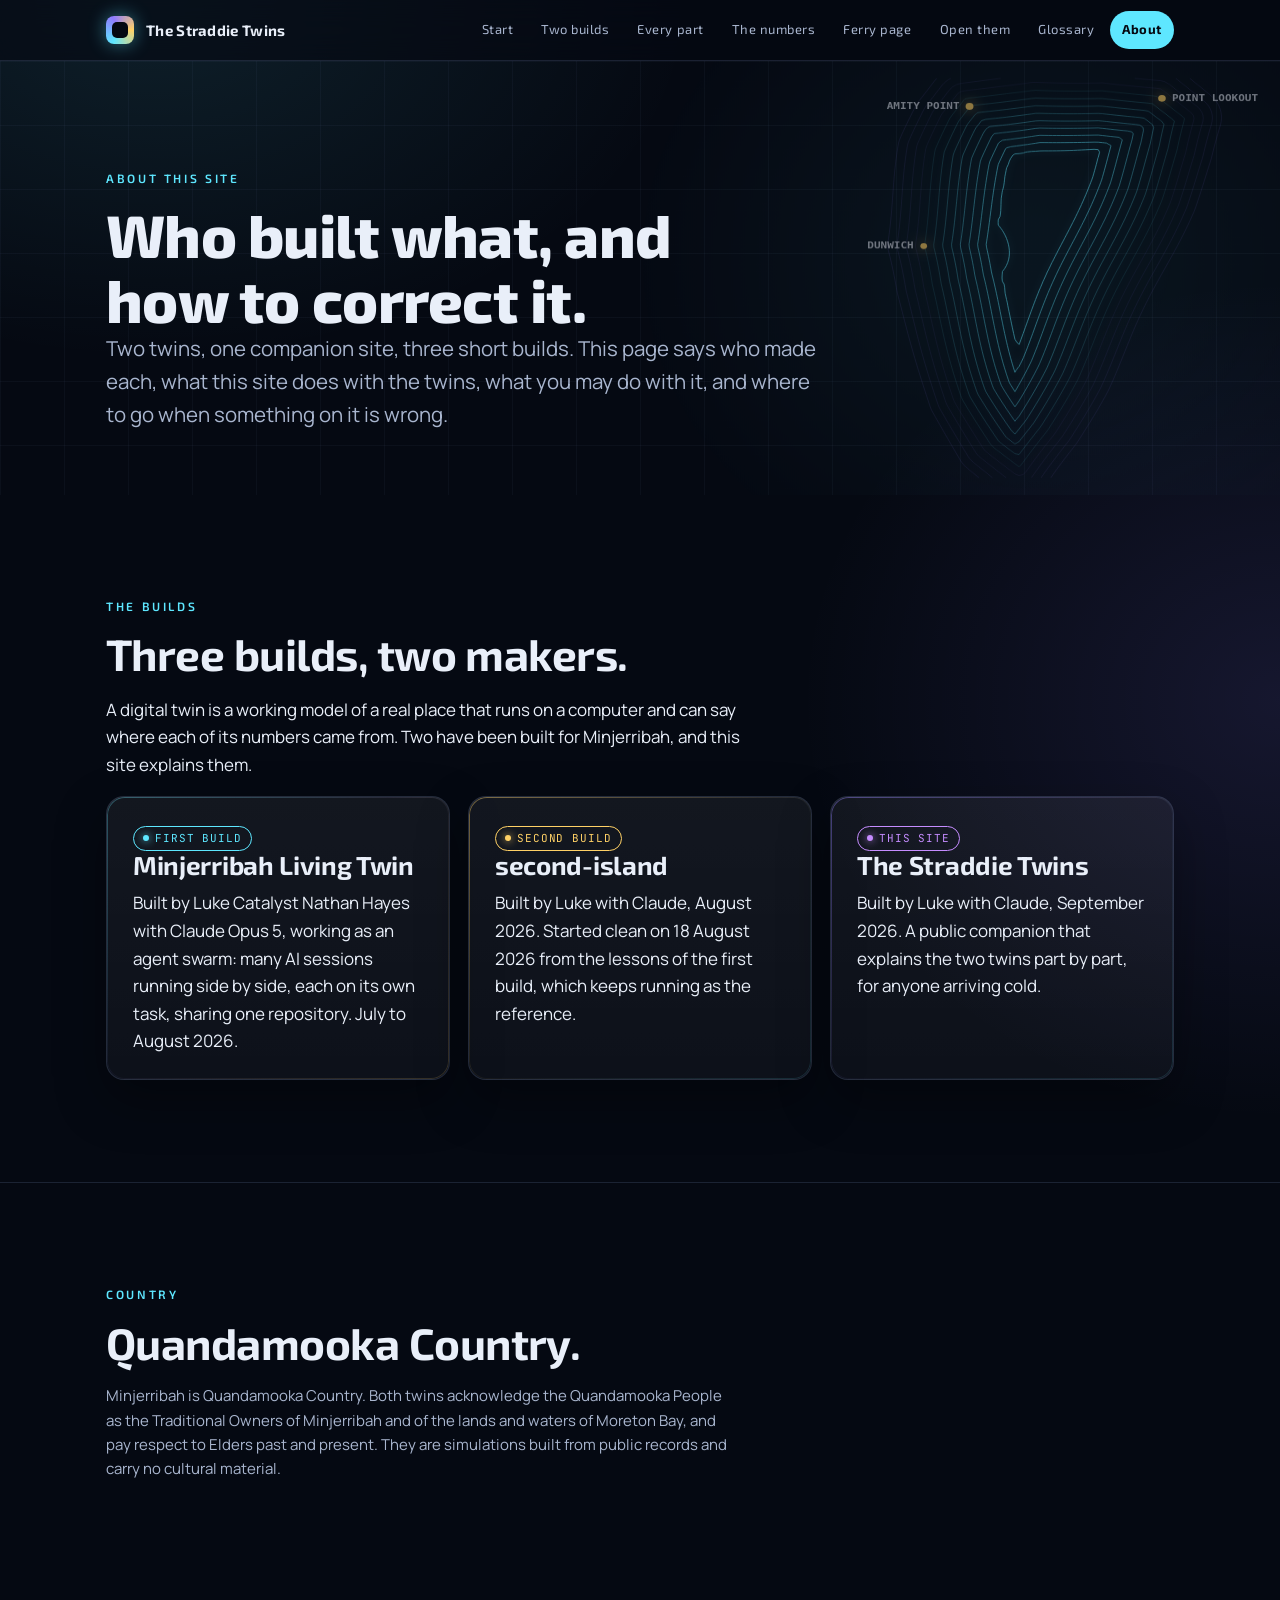
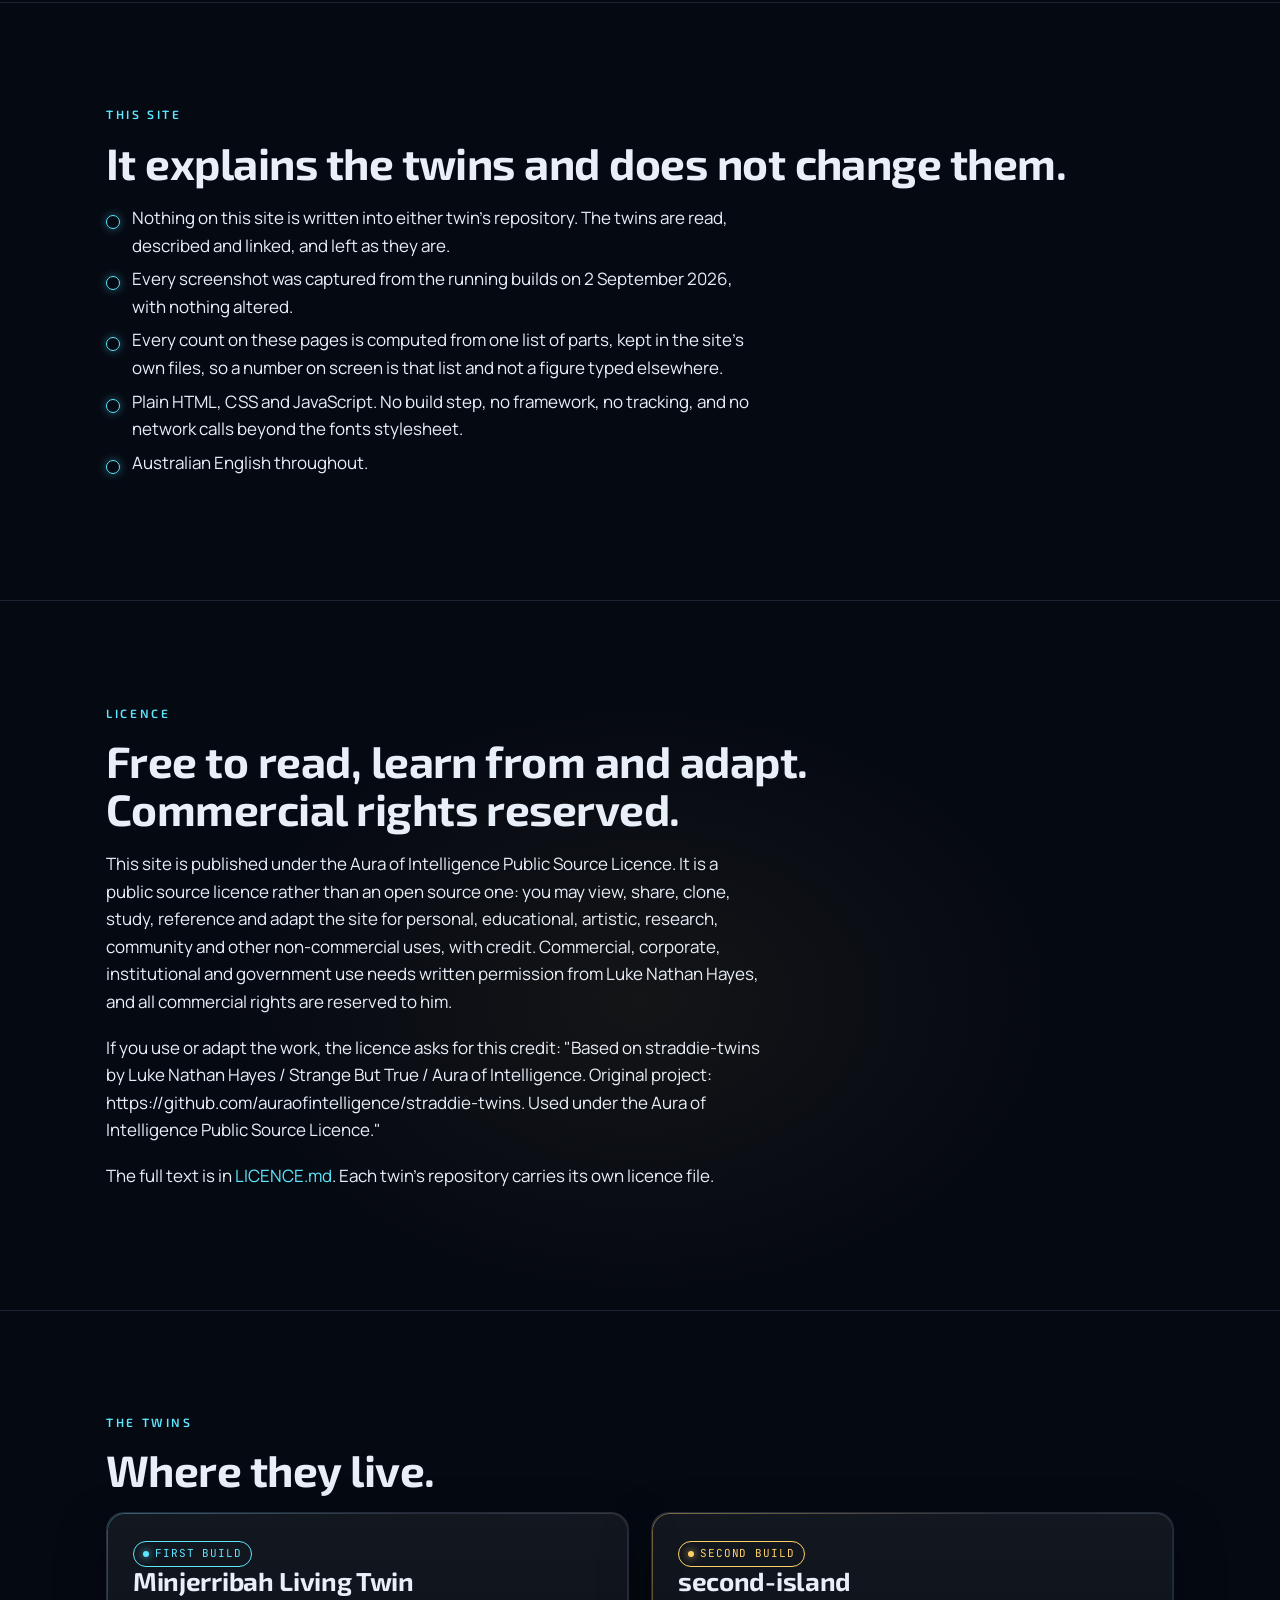
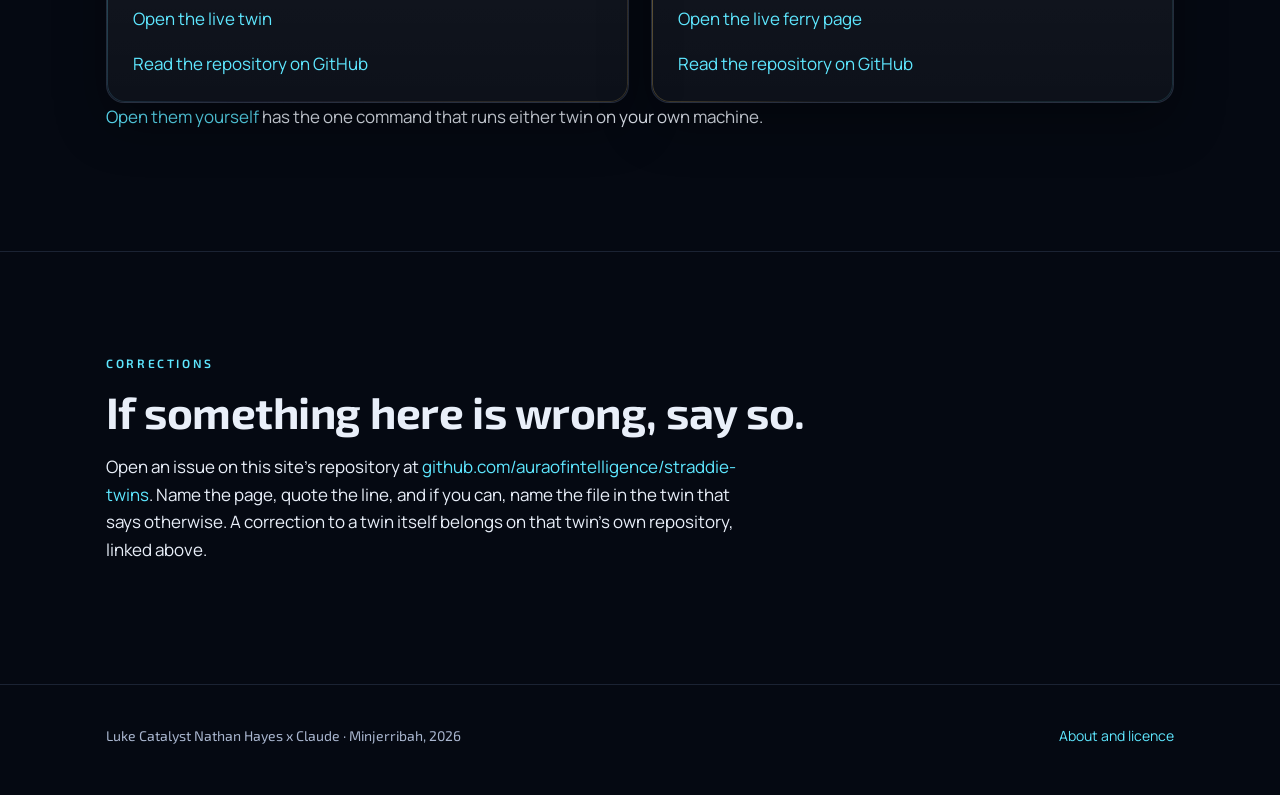
==== about.html @ a575e5b6 "The Straddie Twins: a public companion site explaining both Minjerribah digital twins part by part T" ====
<!DOCTYPE html>
<html lang="en-AU">
<head>
<meta charset="utf-8">
<meta name="viewport" content="width=device-width, initial-scale=1">
<title>About · The Straddie Twins</title>
<meta name="description" content="Who built the two Minjerribah twins and this site, the acknowledgement of Country, the licence, and how to correct something.">
<meta name="color-scheme" content="dark">
<meta name="theme-color" content="#050912">
<link rel="preconnect" href="https://fonts.googleapis.com">
<link rel="preconnect" href="https://fonts.gstatic.com" crossorigin>
<link rel="stylesheet" href="https://fonts.googleapis.com/css2?family=Exo+2:wght@500;600;700;800&family=Manrope:wght@400;500;700&family=JetBrains+Mono:wght@400;600&display=swap">
<link rel="icon" href="data:image/svg+xml,%3Csvg xmlns=%27http://www.w3.org/2000/svg%27 viewBox=%270 0 32 32%27%3E%3Cdefs%3E%3ClinearGradient id=%27g%27 x1=%270%27 y1=%270%27 x2=%271%27 y2=%271%27%3E%3Cstop offset=%270%27 stop-color=%27%235ee7ff%27/%3E%3Cstop offset=%27.5%27 stop-color=%27%238f7bff%27/%3E%3Cstop offset=%271%27 stop-color=%27%23ffd166%27/%3E%3C/linearGradient%3E%3C/defs%3E%3Crect width=%2732%27 height=%2732%27 rx=%278%27 fill=%27url(%23g)%27/%3E%3Crect x=%277%27 y=%277%27 width=%2718%27 height=%2718%27 rx=%275%27 fill=%27%23050912%27/%3E%3C/svg%3E">
<link rel="stylesheet" href="assets/site.css">
</head>
<body data-page="about">
<header data-topbar></header>

<section class="page-hero">
  <canvas data-island="still" aria-hidden="true"></canvas>
  <div class="wrap">
    <p class="step-tag" data-step></p>
    <p class="eyebrow">About this site</p>
    <h1>Who built what, and how to correct it.</h1>
    <p class="lede">Two twins, one companion site, three short builds. This page says who made each, what this site does with the twins, what you may do with it, and where to go when something on it is wrong.</p>
  </div>
</section>

<section class="section">
  <div class="wrap">
    <p class="eyebrow" data-reveal>The builds</p>
    <h2 data-reveal>Three builds, two makers.</h2>
    <p data-reveal>A digital twin is a working model of a real place that runs on a computer and can say where each of its numbers came from. Two have been built for Minjerribah, and this site explains them.</p>
    <div class="cards">
      <div class="card" data-reveal>
        <span class="chip first">First build</span>
        <h3>Minjerribah Living Twin</h3>
        <p>Built by Luke Catalyst Nathan Hayes with Claude Opus 5, working as an agent swarm: many AI sessions running side by side, each on its own task, sharing one repository. July to August 2026.</p>
      </div>
      <div class="card gold" data-reveal>
        <span class="chip second">Second build</span>
        <h3>second-island</h3>
        <p>Built by Luke with Claude, August 2026. Started clean on 18 August 2026 from the lessons of the first build, which keeps running as the reference.</p>
      </div>
      <div class="card violet" data-reveal>
        <span class="chip proposed">This site</span>
        <h3>The Straddie Twins</h3>
        <p>Built by Luke with Claude, September 2026. A public companion that explains the two twins part by part, for anyone arriving cold.</p>
      </div>
    </div>
  </div>
</section>

<section class="section">
  <div class="wrap">
    <p class="eyebrow" data-reveal>Country</p>
    <h2 data-reveal>Quandamooka Country.</h2>
    <p class="ack" data-reveal>Minjerribah is Quandamooka Country. Both twins acknowledge the Quandamooka People as the Traditional Owners of Minjerribah and of the lands and waters of Moreton Bay, and pay respect to Elders past and present. They are simulations built from public records and carry no cultural material.</p>
  </div>
</section>

<section class="section">
  <div class="wrap">
    <p class="eyebrow" data-reveal>This site</p>
    <h2 data-reveal>It explains the twins and does not change them.</h2>
    <ul class="ticks" data-reveal>
      <li>Nothing on this site is written into either twin's repository. The twins are read, described and linked, and left as they are.</li>
      <li>Every screenshot was captured from the running builds on 2 September 2026, with nothing altered.</li>
      <li>Every count on these pages is computed from one list of parts, kept in the site's own files, so a number on screen is that list and not a figure typed elsewhere.</li>
      <li>Plain HTML, CSS and JavaScript. No build step, no framework, no tracking, and no network calls beyond the fonts stylesheet.</li>
      <li>Australian English throughout.</li>
    </ul>
  </div>
</section>

<section class="section">
  <div class="wrap">
    <p class="eyebrow" data-reveal>Licence</p>
    <h2 data-reveal>Free to read, learn from and adapt. Commercial rights reserved.</h2>
    <p data-reveal>This site is published under the Aura of Intelligence Public Source Licence. It is a public source licence rather than an open source one: you may view, share, clone, study, reference and adapt the site for personal, educational, artistic, research, community and other non-commercial uses, with credit. Commercial, corporate, institutional and government use needs written permission from Luke Nathan Hayes, and all commercial rights are reserved to him.</p>
    <p data-reveal>If you use or adapt the work, the licence asks for this credit: "Based on straddie-twins by Luke Nathan Hayes / Strange But True / Aura of Intelligence. Original project: https://github.com/auraofintelligence/straddie-twins. Used under the Aura of Intelligence Public Source Licence."</p>
    <p data-reveal>The full text is in <a href="LICENCE.md">LICENCE.md</a>. Each twin's repository carries its own licence file.</p>
  </div>
</section>

<section class="section">
  <div class="wrap">
    <p class="eyebrow" data-reveal>The twins</p>
    <h2 data-reveal>Where they live.</h2>
    <div class="grid grid-2">
      <div class="card" data-reveal>
        <span class="chip first">First build</span>
        <h3>Minjerribah Living Twin</h3>
        <p><a href="https://auraofintelligence.github.io/minjerribah-living-twin/">Open the live twin</a></p>
        <p><a href="https://github.com/auraofintelligence/minjerribah-living-twin">Read the repository on GitHub</a></p>
      </div>
      <div class="card gold" data-reveal>
        <span class="chip second">Second build</span>
        <h3>second-island</h3>
        <p><a href="https://auraofintelligence.github.io/second-island/">Open the live ferry page</a></p>
        <p><a href="https://github.com/auraofintelligence/second-island">Read the repository on GitHub</a></p>
      </div>
    </div>
    <p data-reveal><a href="run.html">Open them yourself</a> has the one command that runs either twin on your own machine.</p>
  </div>
</section>

<section class="section">
  <div class="wrap">
    <p class="eyebrow" data-reveal>Corrections</p>
    <h2 data-reveal>If something here is wrong, say so.</h2>
    <p data-reveal>Open an issue on this site's repository at <a href="https://github.com/auraofintelligence/straddie-twins">github.com/auraofintelligence/straddie-twins</a>. Name the page, quote the line, and if you can, name the file in the twin that says otherwise. A correction to a twin itself belongs on that twin's own repository, linked above.</p>
  </div>
</section>

<footer class="site"><div class="wrap"><span class="sig">Luke Catalyst Nathan Hayes x Claude · Minjerribah, 2026</span><span><a href="about.html">About and licence</a></span></div></footer>
<nav data-rail aria-label="The walk"></nav>
<script src="assets/components.js"></script>
<script src="assets/site.js"></script>
</body>
</html>
---- assets/site.css ----
/* The Straddie Twins: one committed visual world. Dark, glossy, futuristic. Luke x Claude. */

:root {
  --bg: #050912;
  --bg-2: #0a1120;
  --bg-3: #0f1a2e;
  --ink: #e9eff9;
  --ink-2: #a9b6cf;
  --ink-3: #7684a0;
  --line: rgba(160, 190, 255, 0.14);
  --line-2: rgba(160, 190, 255, 0.26);
  --glass: rgba(255, 255, 255, 0.035);
  --glass-2: rgba(255, 255, 255, 0.06);
  --cyan: #5ee7ff;
  --cyan-2: #1fb9d6;
  --violet: #8f7bff;
  --gold: #ffd166;
  --real: #47e3a1;
  --modelled: #ffb84d;
  --proposed: #c58cff;
  --unknown: #ff8080;
  --planned: #8b98b3;
  --glow: 0 0 0 1px rgba(94, 231, 255, 0.18), 0 10px 40px rgba(94, 231, 255, 0.10);
  --display: "Exo 2", "Segoe UI", system-ui, sans-serif;
  --body: "Manrope", "Segoe UI", system-ui, sans-serif;
  --mono: "JetBrains Mono", ui-monospace, Consolas, monospace;
  --maxw: 1180px;
  --measure: 66ch;
  --gutter: clamp(18px, 4.5vw, 56px);
  --ease: cubic-bezier(0.2, 0.8, 0.2, 1);
}

* { box-sizing: border-box; }
html { scroll-behavior: smooth; }
body {
  margin: 0;
  background: var(--bg);
  color: var(--ink);
  font-family: var(--body);
  font-size: 17px;
  line-height: 1.62;
  -webkit-font-smoothing: antialiased;
  overflow-x: hidden;
}
body {
  background:
    radial-gradient(900px 600px at 12% 0px, rgba(94, 231, 255, 0.10), transparent 60%) no-repeat,
    radial-gradient(800px 700px at 100% 700px, rgba(143, 123, 255, 0.12), transparent 60%) no-repeat,
    radial-gradient(700px 500px at 50% 2600px, rgba(255, 209, 102, 0.06), transparent 60%) no-repeat,
    var(--bg);
}

a { color: var(--cyan); text-decoration: none; }
a:hover { text-decoration: underline; text-underline-offset: 3px; }
a:focus-visible, button:focus-visible, summary:focus-visible, input:focus-visible { outline: 2px solid var(--cyan); outline-offset: 3px; }
::selection { background: rgba(94, 231, 255, 0.35); }

h1, h2, h3, h4 { font-family: var(--display); font-weight: 700; line-height: 1.08; letter-spacing: -0.012em; margin: 0; text-wrap: balance; }
h1 { font-size: clamp(38px, 6.4vw, 76px); font-weight: 800; }
h2 { font-size: clamp(28px, 3.6vw, 44px); margin: 0 0 18px; }
h3 { font-size: clamp(20px, 2.2vw, 26px); margin: 0 0 10px; }
p { margin: 0 0 18px; max-width: var(--measure); }
li { margin: 6px 0; max-width: var(--measure); }
strong { color: var(--ink); font-weight: 700; }
code { font-family: var(--mono); font-size: 0.85em; background: rgba(94, 231, 255, 0.10); color: var(--cyan); padding: 2px 6px; border-radius: 6px; }
pre { font-family: var(--mono); font-size: 14px; line-height: 1.55; background: var(--bg-2); border: 1px solid var(--line); border-radius: 12px; padding: 16px 18px; overflow-x: auto; margin: 0 0 22px; }
pre code { background: none; padding: 0; color: var(--ink); }
hr { border: 0; height: 1px; background: linear-gradient(90deg, transparent, var(--line-2), transparent); margin: 48px 0; }

.eyebrow { font-family: var(--display); font-size: 12px; letter-spacing: 0.22em; text-transform: uppercase; color: var(--cyan); font-weight: 600; margin: 0 0 14px; }
.eyebrow.gold { color: var(--gold); }
.eyebrow.violet { color: var(--violet); }
.lede { font-size: clamp(18px, 1.6vw, 21px); color: var(--ink-2); max-width: 60ch; }
.mono { font-family: var(--mono); }
.muted { color: var(--ink-2); }
.faint { color: var(--ink-3); }

/* ---------- layout ---------- */
.wrap { max-width: var(--maxw); margin: 0 auto; padding: 0 var(--gutter); }
.section { padding: clamp(56px, 8vw, 110px) 0; position: relative; }
.section + .section { border-top: 1px solid var(--line); }
.grid { display: grid; gap: 22px; }
.grid-2 { grid-template-columns: repeat(2, minmax(0, 1fr)); }
.grid-3 { grid-template-columns: repeat(3, minmax(0, 1fr)); }
.grid-4 { grid-template-columns: repeat(4, minmax(0, 1fr)); }
.split { display: grid; grid-template-columns: minmax(0, 1.1fr) minmax(0, 0.9fr); gap: clamp(28px, 5vw, 72px); align-items: start; }
@media (max-width: 900px) { .grid-3, .grid-4 { grid-template-columns: repeat(2, minmax(0, 1fr)); } .split { grid-template-columns: 1fr; } }
@media (max-width: 620px) { .grid-2, .grid-3, .grid-4 { grid-template-columns: 1fr; } }

/* ---------- top bar ---------- */
.topbar { position: sticky; top: 0; z-index: 50; backdrop-filter: blur(16px); -webkit-backdrop-filter: blur(16px); background: rgba(5, 9, 18, 0.62); border-bottom: 1px solid var(--line); }
.topbar .wrap { display: flex; align-items: center; justify-content: space-between; gap: 18px; height: 60px; }
.brand { display: flex; align-items: center; gap: 12px; font-family: var(--display); font-weight: 700; letter-spacing: 0.02em; color: var(--ink); font-size: 15px; }
.brand:hover { text-decoration: none; }
.brand .mark { width: 28px; height: 28px; border-radius: 8px; background: conic-gradient(from 210deg, var(--cyan), var(--violet), var(--gold), var(--cyan)); box-shadow: 0 0 18px rgba(94, 231, 255, 0.45); position: relative; }
.brand .mark::after { content: ""; position: absolute; inset: 6px; border-radius: 5px; background: var(--bg); }
.topnav { display: flex; gap: 4px; align-items: center; }
.topnav a { font-family: var(--display); font-size: 13px; letter-spacing: 0.04em; color: var(--ink-2); padding: 8px 12px; border-radius: 999px; }
.topnav a:hover { color: var(--ink); background: var(--glass-2); text-decoration: none; }
.topnav a[aria-current="page"] { color: var(--bg); background: var(--cyan); font-weight: 700; }
.menu-btn { display: none; font-family: var(--display); font-size: 13px; background: var(--glass-2); color: var(--ink); border: 1px solid var(--line-2); border-radius: 999px; padding: 8px 14px; cursor: pointer; }
@media (max-width: 980px) {
  .topnav { display: none; position: absolute; top: 60px; left: 0; right: 0; flex-direction: column; align-items: stretch; background: rgba(5, 9, 18, 0.96); border-bottom: 1px solid var(--line); padding: 10px var(--gutter) 16px; }
  .topnav.open { display: flex; }
  .menu-btn { display: inline-block; }
}

/* ---------- hero ---------- */
.hero { position: relative; min-height: min(92vh, 900px); display: grid; align-items: end; overflow: hidden; background-image: linear-gradient(rgba(160,190,255,0.05) 1px, transparent 1px), linear-gradient(90deg, rgba(160,190,255,0.05) 1px, transparent 1px); background-size: 64px 64px; }
.hero canvas { position: absolute; inset: 0; width: 100%; height: 100%; display: block; }
.hero .wrap { position: relative; z-index: 2; padding-bottom: clamp(48px, 8vh, 96px); padding-top: 80px; }
.hero h1 { max-width: 14ch; text-shadow: 0 0 40px rgba(94, 231, 255, 0.25); }
.hero .lede { margin-top: 20px; }
.hero::after { content: ""; position: absolute; inset: auto 0 0 0; height: 40%; background: linear-gradient(180deg, transparent, var(--bg)); z-index: 1; pointer-events: none; }
.hero-actions { display: flex; flex-wrap: wrap; gap: 12px; margin-top: 28px; }
.hero-badges { display: flex; flex-wrap: wrap; gap: 10px; margin-top: 26px; }
.page-hero { position: relative; padding: clamp(56px, 10vh, 120px) 0 clamp(28px, 5vh, 56px); overflow: hidden; background-image: linear-gradient(rgba(160,190,255,0.04) 1px, transparent 1px), linear-gradient(90deg, rgba(160,190,255,0.04) 1px, transparent 1px); background-size: 64px 64px; }
.page-hero canvas { position: absolute; inset: 0; width: 100%; height: 100%; opacity: 0.55; }
.page-hero .wrap { position: relative; z-index: 2; }
.page-hero h1 { font-size: clamp(34px, 5.2vw, 60px); max-width: 16ch; }
.step-tag { font-family: var(--mono); font-size: 12px; color: var(--ink-3); letter-spacing: 0.08em; margin-bottom: 18px; }
.step-tag b { color: var(--cyan); font-weight: 600; }

/* ---------- buttons ---------- */
.btn { display: inline-flex; align-items: center; gap: 10px; font-family: var(--display); font-weight: 700; font-size: 14px; letter-spacing: 0.04em; padding: 13px 22px; border-radius: 999px; border: 1px solid var(--line-2); color: var(--ink); background: var(--glass-2); transition: transform 0.25s var(--ease), box-shadow 0.25s var(--ease), background 0.25s; }
.btn:hover { text-decoration: none; transform: translateY(-2px); background: rgba(255,255,255,0.09); }
.btn.primary { color: #041018; background: linear-gradient(135deg, var(--cyan), #9ff1ff); border-color: transparent; box-shadow: 0 0 0 1px rgba(94,231,255,0.3), 0 12px 36px rgba(94,231,255,0.28); }
.btn.primary:hover { box-shadow: 0 0 0 1px rgba(94,231,255,0.5), 0 16px 44px rgba(94,231,255,0.38); }
.btn.violet { color: #fff; background: linear-gradient(135deg, var(--violet), #b6a9ff); border-color: transparent; box-shadow: 0 12px 36px rgba(143,123,255,0.3); }
.btn .arrow { transition: transform 0.25s var(--ease); }
.btn:hover .arrow { transform: translateX(3px); }

/* ---------- glass cards ---------- */
.card { position: relative; background: linear-gradient(180deg, var(--glass-2), var(--glass)); border-radius: 18px; padding: 24px 26px; border: 1px solid var(--line); box-shadow: inset 0 1px 0 rgba(255,255,255,0.07), 0 20px 50px rgba(0,0,0,0.35); transition: transform 0.35s var(--ease), box-shadow 0.35s var(--ease), border-color 0.35s; }
.card::before { content: ""; position: absolute; inset: 0; border-radius: inherit; padding: 1px; background: linear-gradient(135deg, rgba(94,231,255,0.45), rgba(143,123,255,0.08) 45%, rgba(255,209,102,0.25)); -webkit-mask: linear-gradient(#000 0 0) content-box, linear-gradient(#000 0 0); mask: linear-gradient(#000 0 0) content-box, linear-gradient(#000 0 0); -webkit-mask-composite: xor; mask-composite: exclude; pointer-events: none; opacity: 0.7; }
.card:hover { transform: translateY(-3px); box-shadow: inset 0 1px 0 rgba(255,255,255,0.1), 0 26px 60px rgba(0,0,0,0.45), var(--glow); }
.card h3 { margin-bottom: 10px; }
.card p:last-child { margin-bottom: 0; }
.card .eyebrow { margin-bottom: 10px; }
.card.quiet::before { opacity: 0.3; }
.card.gold::before { background: linear-gradient(135deg, rgba(255,209,102,0.6), rgba(255,209,102,0.05) 50%, rgba(94,231,255,0.2)); }
.card.violet::before { background: linear-gradient(135deg, rgba(143,123,255,0.6), rgba(143,123,255,0.05) 50%, rgba(94,231,255,0.2)); }
.cards { display: grid; gap: 18px; grid-template-columns: repeat(auto-fit, minmax(260px, 1fr)); }

/* ---------- stats ---------- */
.stats { display: grid; gap: 16px; grid-template-columns: repeat(auto-fit, minmax(170px, 1fr)); margin: 26px 0; }
.stat { background: var(--glass); border: 1px solid var(--line); border-radius: 14px; padding: 18px 20px; }
.stat .n { font-family: var(--display); font-weight: 800; font-size: clamp(30px, 3.4vw, 44px); line-height: 1; color: var(--cyan); font-variant-numeric: tabular-nums; text-shadow: 0 0 24px rgba(94,231,255,0.35); }
.stat .n.gold { color: var(--gold); text-shadow: 0 0 24px rgba(255,209,102,0.3); }
.stat .n.violet { color: var(--violet); text-shadow: 0 0 24px rgba(143,123,255,0.35); }
.stat .l { font-size: 13px; color: var(--ink-2); margin-top: 8px; line-height: 1.4; }
.stat .src { font-family: var(--mono); font-size: 11px; color: var(--ink-3); margin-top: 8px; }

/* ---------- register chips ---------- */
.chip { display: inline-flex; align-items: center; gap: 6px; font-family: var(--mono); font-size: 11px; letter-spacing: 0.08em; text-transform: uppercase; padding: 3px 9px; border-radius: 999px; border: 1px solid currentColor; white-space: nowrap; }
.chip::before { content: ""; width: 6px; height: 6px; border-radius: 50%; background: currentColor; box-shadow: 0 0 8px currentColor; }
.chip.real { color: var(--real); }
.chip.modelled { color: var(--modelled); }
.chip.proposed { color: var(--proposed); }
.chip.unknown { color: var(--unknown); border-style: dashed; }
.chip.planned { color: var(--planned); border-style: dashed; }
.chip.planned::before { box-shadow: none; }
.chip.running { color: var(--real); }
.chip.partial { color: var(--modelled); }
.chip.designed { color: var(--proposed); }
.chip.first { color: var(--cyan); }
.chip.second { color: var(--gold); }

/* ---------- figures ---------- */
figure { margin: 0 0 26px; }
figure.shot { position: relative; border-radius: 16px; overflow: hidden; border: 1px solid var(--line-2); box-shadow: 0 30px 80px rgba(0,0,0,0.5), var(--glow); background: var(--bg-2); }
figure.shot img { display: block; width: 100%; height: auto; }
figure.shot::after { content: ""; position: absolute; inset: 0; pointer-events: none; background: linear-gradient(180deg, rgba(255,255,255,0.06), transparent 30%); }
figcaption { font-size: 13px; color: var(--ink-3); padding: 10px 2px 0; font-family: var(--mono); }
figure.shot figcaption { position: absolute; left: 0; right: 0; bottom: 0; padding: 12px 16px; background: linear-gradient(180deg, transparent, rgba(5,9,18,0.9)); color: var(--ink-2); }
.island-figure { position: relative; }
.island-figure svg { width: 100%; height: auto; display: block; }
.island-figure .lbl { font-family: var(--mono); font-size: 11px; fill: var(--ink-2); letter-spacing: 0.06em; }
.island-figure .lbl.big { font-family: var(--display); font-size: 13px; fill: var(--cyan); font-weight: 700; }
.island-figure .cap { font-family: var(--mono); font-size: 11px; color: var(--ink-3); margin-top: 6px; }

/* ---------- compare table ---------- */
.table-wrap { overflow-x: auto; border: 1px solid var(--line); border-radius: 14px; margin: 0 0 26px; background: var(--glass); }
table { width: 100%; border-collapse: collapse; font-size: 15px; }
th, td { text-align: left; vertical-align: top; padding: 12px 14px; border-bottom: 1px solid var(--line); }
th { font-family: var(--display); font-size: 12px; letter-spacing: 0.14em; text-transform: uppercase; color: var(--ink-3); background: rgba(255,255,255,0.03); }
tr:last-child td { border-bottom: 0; }
td.k { color: var(--ink-2); width: 28%; }
td b { color: var(--ink); }

/* ---------- explorer ---------- */
.explorer { margin-top: 26px; }
.filters { display: flex; flex-wrap: wrap; gap: 8px; margin-bottom: 18px; align-items: center; }
.filters .f { font-family: var(--display); font-size: 12px; letter-spacing: 0.06em; padding: 7px 13px; border-radius: 999px; border: 1px solid var(--line-2); background: var(--glass); color: var(--ink-2); cursor: pointer; transition: all 0.2s; }
.filters .f:hover { color: var(--ink); background: var(--glass-2); }
.filters .f[aria-pressed="true"] { color: #041018; background: var(--cyan); border-color: transparent; font-weight: 700; }
.filters .sep { width: 1px; height: 22px; background: var(--line-2); margin: 0 4px; }
.filters input { font-family: var(--body); font-size: 14px; padding: 8px 14px; border-radius: 999px; border: 1px solid var(--line-2); background: var(--bg-2); color: var(--ink); min-width: 200px; }
.explorer-count { font-family: var(--mono); font-size: 12px; color: var(--ink-3); margin-bottom: 14px; }
.explorer-grid { display: grid; gap: 12px; grid-template-columns: repeat(auto-fill, minmax(250px, 1fr)); }
.part { background: var(--glass); border: 1px solid var(--line); border-radius: 14px; padding: 14px 16px; cursor: pointer; transition: transform 0.25s var(--ease), border-color 0.25s, box-shadow 0.25s; }
.part:hover { transform: translateY(-2px); border-color: var(--line-2); box-shadow: var(--glow); }
.part .head { display: flex; justify-content: space-between; align-items: center; gap: 8px; margin-bottom: 6px; }
.part .name { font-family: var(--display); font-weight: 700; font-size: 15px; }
.part .area { font-family: var(--mono); font-size: 11px; color: var(--ink-3); letter-spacing: 0.08em; text-transform: uppercase; }
.part .what { font-size: 14px; color: var(--ink-2); line-height: 1.5; max-height: 0; overflow: hidden; transition: max-height 0.35s var(--ease), margin 0.35s; }
.part.open .what { max-height: 240px; margin-top: 8px; }
.part .file { font-family: var(--mono); font-size: 11px; color: var(--ink-3); margin-top: 8px; display: none; word-break: break-all; }
.part.open .file { display: block; }
.part.second { border-left: 3px solid var(--gold); }
.part.first { border-left: 3px solid var(--cyan); }

/* ---------- journey rail ---------- */
.rail { position: fixed; left: 0; right: 0; bottom: 0; z-index: 60; padding: 10px var(--gutter) 12px; background: rgba(5, 9, 18, 0.72); backdrop-filter: blur(16px); -webkit-backdrop-filter: blur(16px); border-top: 1px solid var(--line); }
.rail .inner { max-width: var(--maxw); margin: 0 auto; display: grid; grid-template-columns: 1fr auto 1fr; align-items: center; gap: 14px; }
.rail a.nav { font-family: var(--display); font-size: 13px; color: var(--ink-2); display: inline-flex; align-items: center; gap: 8px; padding: 8px 12px; border-radius: 999px; }
.rail a.nav:hover { color: var(--ink); background: var(--glass-2); text-decoration: none; }
.rail a.nav.next { justify-self: end; color: var(--cyan); }
.rail .dots { display: flex; gap: 6px; align-items: center; }
.rail .dot { width: 8px; height: 8px; border-radius: 50%; background: var(--line-2); transition: transform 0.2s, background 0.2s; }
.rail .dot.done { background: var(--cyan-2); }
.rail .dot.now { background: var(--cyan); transform: scale(1.5); box-shadow: 0 0 12px var(--cyan); }
.rail .dot:hover { transform: scale(1.4); }
.rail .label { font-family: var(--mono); font-size: 11px; color: var(--ink-3); text-align: center; margin-top: 4px; }
body.has-rail { padding-bottom: 84px; }
@media (max-width: 640px) { .rail .dots { display: none; } .rail .inner { grid-template-columns: 1fr 1fr; } .rail .label { display: none; } }

/* ---------- reveal ---------- */
[data-reveal] { opacity: 0; transform: translateY(18px); transition: opacity 0.7s var(--ease), transform 0.7s var(--ease); }
[data-reveal].in { opacity: 1; transform: none; }
@media (prefers-reduced-motion: reduce) {
  [data-reveal] { opacity: 1; transform: none; transition: none; }
  .card, .btn, .part { transition: none; }
  html { scroll-behavior: auto; }
}

/* ---------- misc ---------- */
.callout { border-left: 3px solid var(--gold); padding: 6px 0 6px 18px; color: var(--ink-2); margin: 0 0 22px; }
.callout.cyan { border-color: var(--cyan); }
.callout.violet { border-color: var(--violet); }
.kbd { font-family: var(--mono); font-size: 12px; padding: 2px 7px; border-radius: 6px; border: 1px solid var(--line-2); background: var(--bg-2); color: var(--ink); box-shadow: 0 2px 0 rgba(0,0,0,0.5); }
.doors { display: grid; gap: 18px; grid-template-columns: repeat(auto-fit, minmax(280px, 1fr)); }
.door { position: relative; display: block; border-radius: 20px; overflow: hidden; border: 1px solid var(--line-2); min-height: 260px; background: var(--bg-2); color: var(--ink); transition: transform 0.35s var(--ease), box-shadow 0.35s; }
.door:hover { text-decoration: none; transform: translateY(-4px); box-shadow: 0 30px 70px rgba(0,0,0,0.5), var(--glow); }
.door img { position: absolute; inset: 0; width: 100%; height: 100%; object-fit: cover; object-position: top; opacity: 0.55; transition: opacity 0.4s, transform 0.6s var(--ease); }
.door:hover img { opacity: 0.75; transform: scale(1.03); }
.door .body { position: relative; z-index: 2; padding: 24px; background: linear-gradient(180deg, rgba(5,9,18,0.1), rgba(5,9,18,0.92) 60%); min-height: 260px; display: flex; flex-direction: column; justify-content: end; }
.door h3 { font-size: 24px; margin-bottom: 8px; }
.door p { margin: 0; color: var(--ink-2); font-size: 15px; }
.numbered { counter-reset: n; list-style: none; padding: 0; margin: 0 0 22px; }
.numbered li { position: relative; padding-left: 52px; margin: 0 0 18px; }
.numbered li::before { counter-increment: n; content: counter(n, decimal-leading-zero); position: absolute; left: 0; top: 2px; font-family: var(--display); font-weight: 800; font-size: 20px; color: var(--cyan); opacity: 0.85; }
.ticks { list-style: none; padding: 0; margin: 0 0 22px; }
.ticks li { padding-left: 26px; position: relative; }
.ticks li::before { content: ""; position: absolute; left: 0; top: 11px; width: 12px; height: 12px; border-radius: 50%; border: 1px solid var(--cyan); box-shadow: 0 0 10px rgba(94,231,255,0.4); }
footer.site { border-top: 1px solid var(--line); padding: 40px 0 48px; color: var(--ink-3); font-size: 14px; }
footer.site .wrap { display: flex; flex-wrap: wrap; gap: 16px 40px; justify-content: space-between; align-items: center; }
footer.site .sig { font-family: var(--display); color: var(--ink-2); }
.ack { font-size: 15px; color: var(--ink-2); max-width: 70ch; }
.sr-only { position: absolute; width: 1px; height: 1px; overflow: hidden; clip: rect(0 0 0 0); white-space: nowrap; }
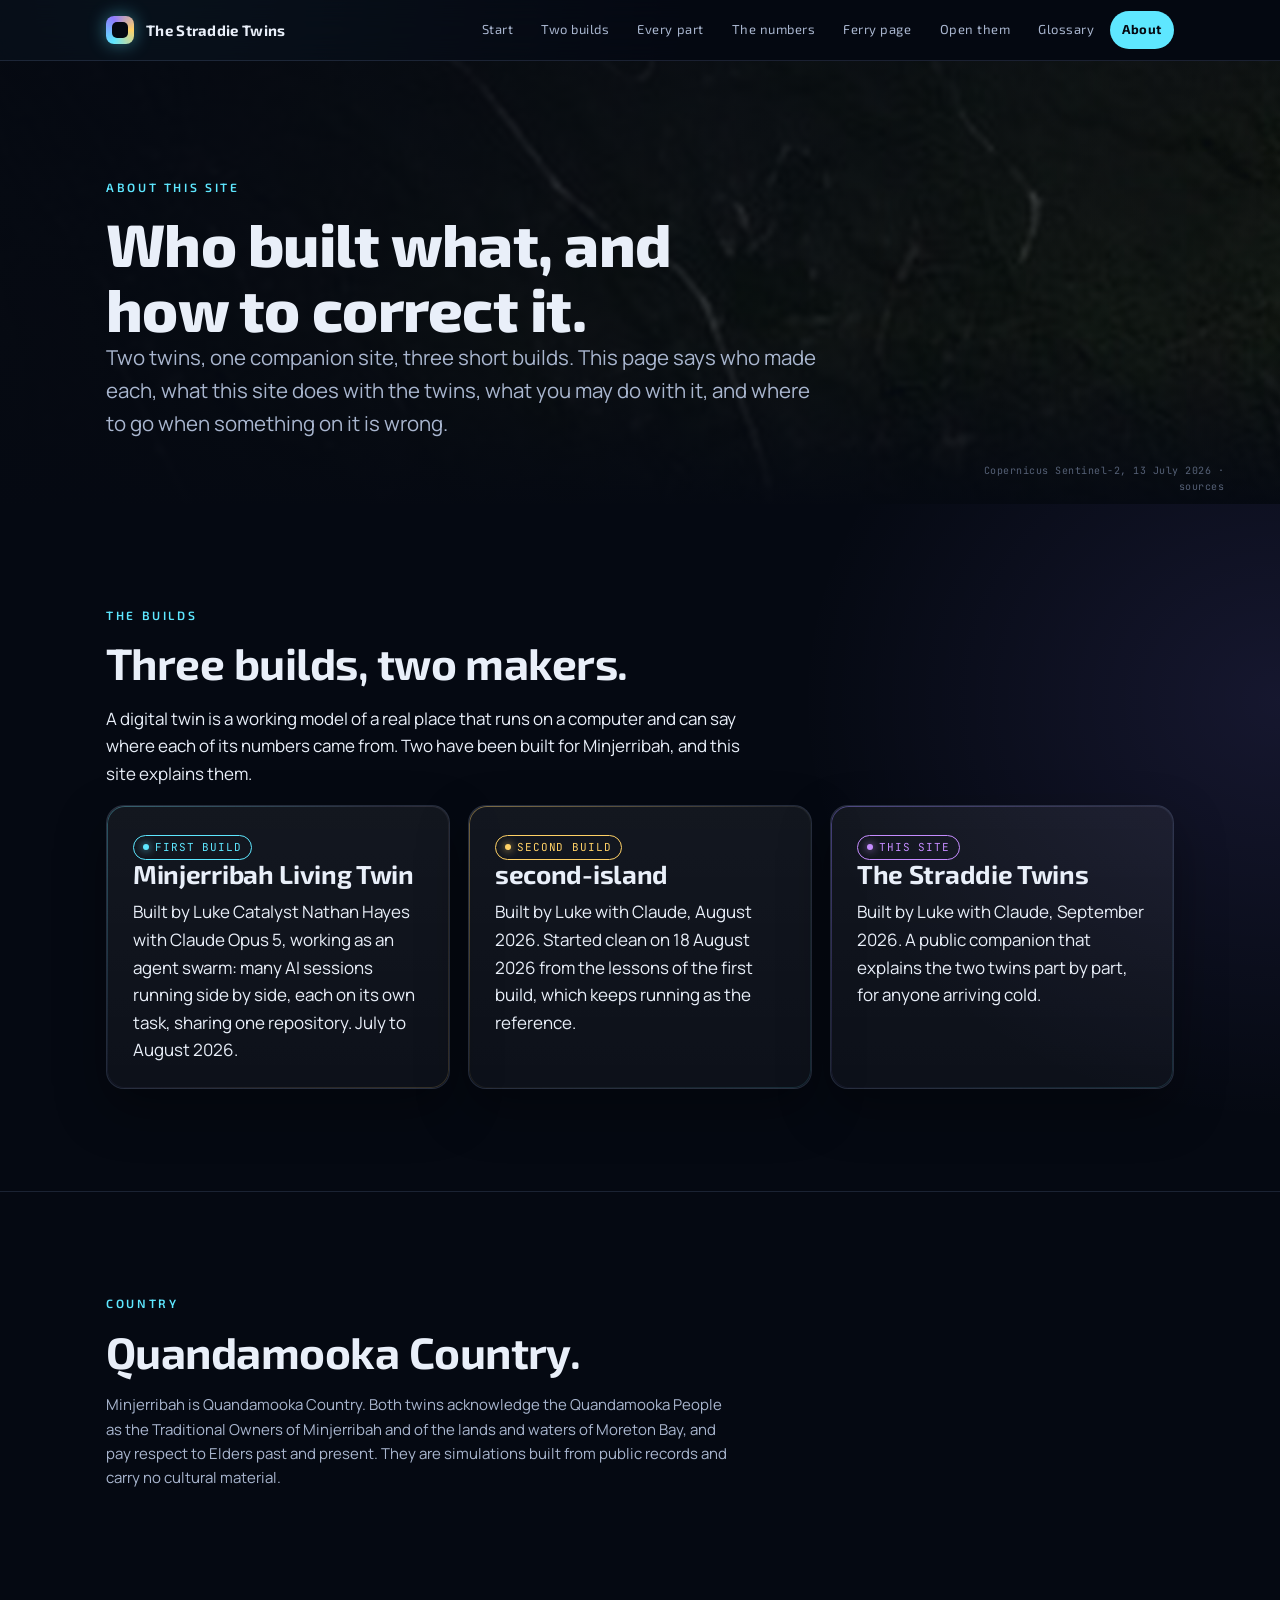
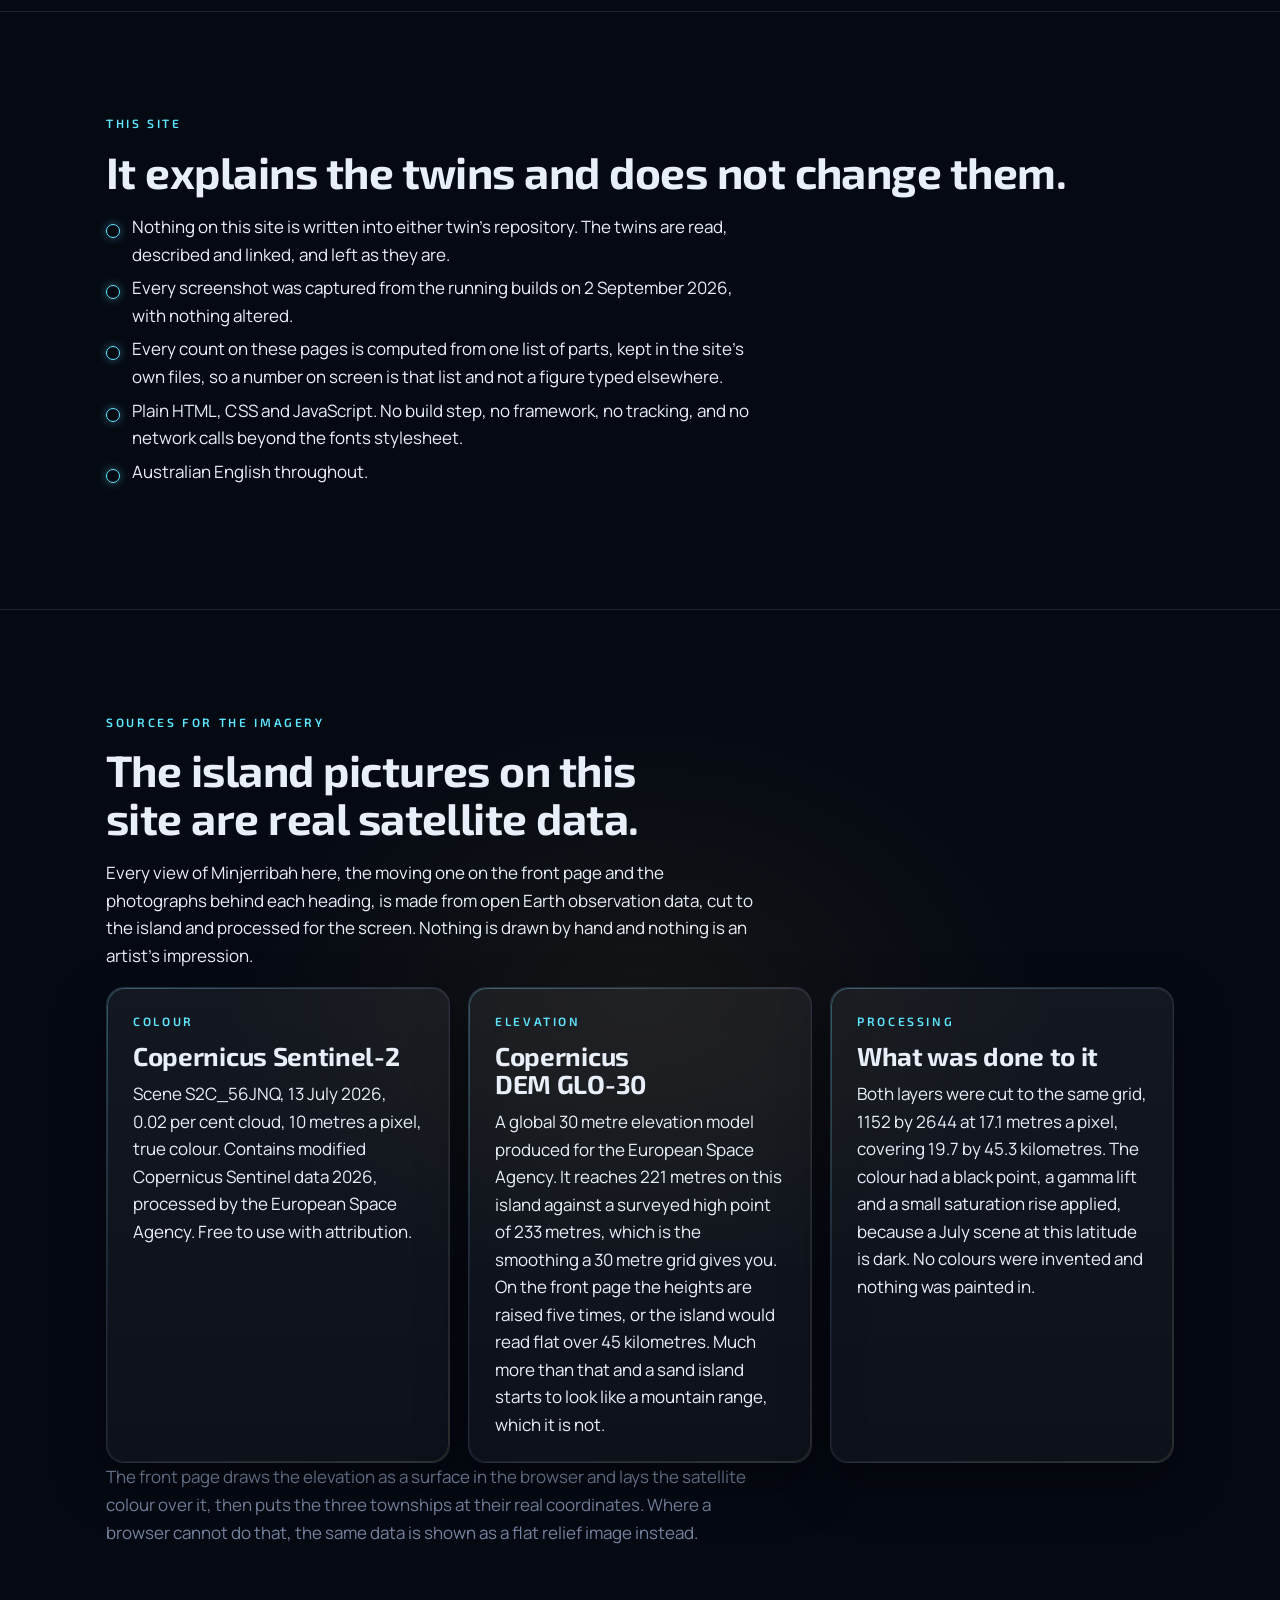
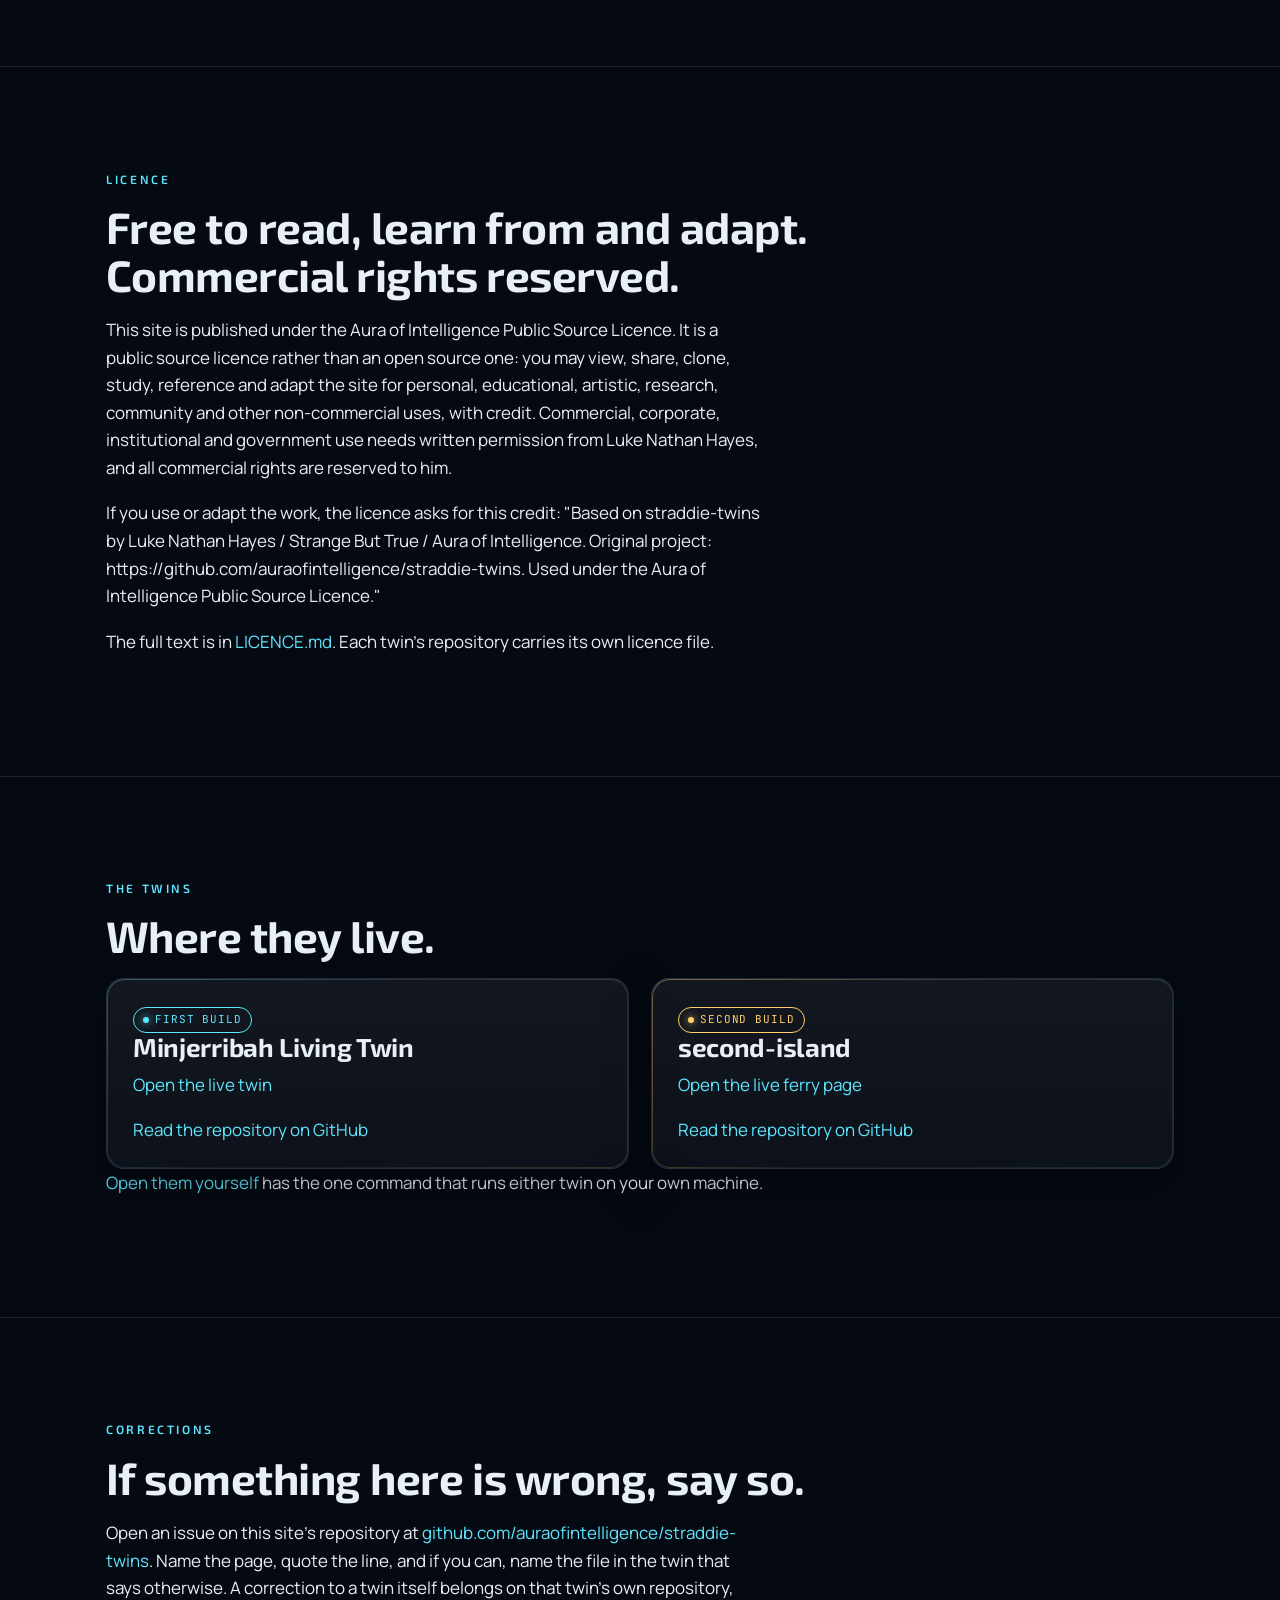
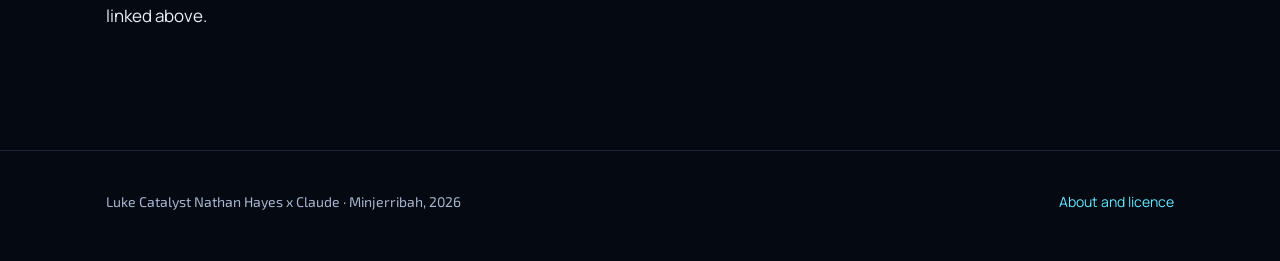
==== commit 6ee218d4: "Replace the drawn island with real satellite and elevation data The hero was a hand-drawn outline wi" ====
--- a/about.html
+++ b/about.html
@@ -17,13 +17,14 @@
 <header data-topbar></header>
 
 <section class="page-hero">
-  <canvas data-island="still" aria-hidden="true"></canvas>
+  <div class="hero-photo" data-photo="detail-sandmine.jpg" aria-hidden="true"></div>
   <div class="wrap">
     <p class="step-tag" data-step></p>
     <p class="eyebrow">About this site</p>
     <h1>Who built what, and how to correct it.</h1>
     <p class="lede">Two twins, one companion site, three short builds. This page says who made each, what this site does with the twins, what you may do with it, and where to go when something on it is wrong.</p>
   </div>
+  <p class="credit">Copernicus Sentinel-2, 13 July 2026 &middot; <a href="about.html#sources">sources</a></p>
 </section>
 
 <section class="section">
@@ -73,6 +74,32 @@
   </div>
 </section>
 
+<section class="section" id="sources">
+  <div class="wrap">
+    <p class="eyebrow" data-reveal>Sources for the imagery</p>
+    <h2 data-reveal>The island pictures on this site are real satellite data.</h2>
+    <p data-reveal>Every view of Minjerribah here, the moving one on the front page and the photographs behind each heading, is made from open Earth observation data, cut to the island and processed for the screen. Nothing is drawn by hand and nothing is an artist's impression.</p>
+    <div class="cards">
+      <div class="card" data-reveal>
+        <p class="eyebrow">Colour</p>
+        <h3>Copernicus Sentinel-2</h3>
+        <p>Scene S2C_56JNQ, 13 July 2026, 0.02 per cent cloud, 10 metres a pixel, true colour. Contains modified Copernicus Sentinel data 2026, processed by the European Space Agency. Free to use with attribution.</p>
+      </div>
+      <div class="card" data-reveal>
+        <p class="eyebrow">Elevation</p>
+        <h3>Copernicus DEM GLO-30</h3>
+        <p>A global 30 metre elevation model produced for the European Space Agency. It reaches 221 metres on this island against a surveyed high point of 233 metres, which is the smoothing a 30 metre grid gives you. On the front page the heights are raised five times, or the island would read flat over 45 kilometres. Much more than that and a sand island starts to look like a mountain range, which it is not.</p>
+      </div>
+      <div class="card" data-reveal>
+        <p class="eyebrow">Processing</p>
+        <h3>What was done to it</h3>
+        <p>Both layers were cut to the same grid, 1152 by 2644 at 17.1 metres a pixel, covering 19.7 by 45.3 kilometres. The colour had a black point, a gamma lift and a small saturation rise applied, because a July scene at this latitude is dark. No colours were invented and nothing was painted in.</p>
+      </div>
+    </div>
+    <p class="faint" data-reveal>The front page draws the elevation as a surface in the browser and lays the satellite colour over it, then puts the three townships at their real coordinates. Where a browser cannot do that, the same data is shown as a flat relief image instead.</p>
+  </div>
+</section>
+
 <section class="section">
   <div class="wrap">
     <p class="eyebrow" data-reveal>Licence</p>
--- a/assets/site.css
+++ b/assets/site.css
@@ -106,16 +106,33 @@
 }
 
 /* ---------- hero ---------- */
-.hero { position: relative; min-height: min(92vh, 900px); display: grid; align-items: end; overflow: hidden; background-image: linear-gradient(rgba(160,190,255,0.05) 1px, transparent 1px), linear-gradient(90deg, rgba(160,190,255,0.05) 1px, transparent 1px); background-size: 64px 64px; }
-.hero canvas { position: absolute; inset: 0; width: 100%; height: 100%; display: block; }
+.hero { position: relative; min-height: min(94vh, 940px); display: grid; align-items: end; overflow: hidden; background: var(--bg); }
+
+/* ---------- the island, rendered from real elevation and real imagery ---------- */
+.terrain { position: absolute; inset: 0; overflow: hidden; background: #050c19 url("island/island-relief.jpg") center 12% / cover no-repeat; }
+.terrain canvas { position: absolute; inset: 0; width: 100%; height: 100%; display: block; opacity: 0; transition: opacity 1.1s var(--ease); }
+.terrain.terrain-live { background-image: none; }
+.terrain.terrain-live canvas { opacity: 1; }
+.terrain.terrain-flat::after { content: ""; position: absolute; inset: 0; background: linear-gradient(90deg, var(--bg) 8%, rgba(5,9,18,0.35) 46%, transparent 70%); }
+.marks { position: absolute; inset: 0; pointer-events: none; }
+.tpin { position: absolute; top: 0; left: 0; display: flex; align-items: center; gap: 7px; transform: translate(-999px, -999px); opacity: 0; transition: opacity 0.5s var(--ease); white-space: nowrap; }
+.tpin i { width: 7px; height: 7px; border-radius: 50%; background: var(--gold); box-shadow: 0 0 0 3px rgba(255,209,102,0.18), 0 0 14px rgba(255,209,102,0.9); flex: none; }
+.tpin b { font-family: var(--mono); font-size: 11px; font-weight: 600; letter-spacing: 0.1em; text-transform: uppercase; color: #fff; text-shadow: 0 1px 10px rgba(0,0,0,0.95), 0 0 3px rgba(0,0,0,0.9); }
+.tpin em { font-style: normal; color: var(--gold); opacity: 0.85; }
+@media (max-width: 700px) { .tpin b { font-size: 10px; } }
 .hero .wrap { position: relative; z-index: 2; padding-bottom: clamp(48px, 8vh, 96px); padding-top: 80px; }
 .hero h1 { max-width: 14ch; text-shadow: 0 0 40px rgba(94, 231, 255, 0.25); }
 .hero .lede { margin-top: 20px; }
-.hero::after { content: ""; position: absolute; inset: auto 0 0 0; height: 40%; background: linear-gradient(180deg, transparent, var(--bg)); z-index: 1; pointer-events: none; }
+.hero::after { content: ""; position: absolute; inset: 0; background: linear-gradient(90deg, rgba(5,9,18,0.94) 0%, rgba(5,9,18,0.80) 26%, rgba(5,9,18,0.30) 48%, transparent 64%), linear-gradient(0deg, var(--bg) 1%, rgba(5,9,18,0.35) 16%, transparent 40%), linear-gradient(180deg, rgba(5,9,18,0.55) 0%, transparent 22%); z-index: 1; pointer-events: none; }
 .hero-actions { display: flex; flex-wrap: wrap; gap: 12px; margin-top: 28px; }
 .hero-badges { display: flex; flex-wrap: wrap; gap: 10px; margin-top: 26px; }
-.page-hero { position: relative; padding: clamp(56px, 10vh, 120px) 0 clamp(28px, 5vh, 56px); overflow: hidden; background-image: linear-gradient(rgba(160,190,255,0.04) 1px, transparent 1px), linear-gradient(90deg, rgba(160,190,255,0.04) 1px, transparent 1px); background-size: 64px 64px; }
-.page-hero canvas { position: absolute; inset: 0; width: 100%; height: 100%; opacity: 0.55; }
+.page-hero { position: relative; padding: clamp(60px, 11vh, 130px) 0 clamp(30px, 5vh, 58px); overflow: hidden; background: var(--bg); }
+.hero-photo { position: absolute; inset: 0; background-size: cover; background-position: center; transform: scale(1.06); }
+.hero-photo::after { content: ""; position: absolute; inset: 0; background: linear-gradient(90deg, rgba(5,9,18,0.96) 12%, rgba(5,9,18,0.78) 46%, rgba(5,9,18,0.42) 100%), linear-gradient(0deg, var(--bg) 1%, rgba(5,9,18,0.30) 40%, rgba(5,9,18,0.55) 100%); }
+.page-hero .credit, .hero .credit { position: absolute; right: var(--gutter); bottom: 8px; z-index: 3; margin: 0; max-width: 46ch; text-align: right; font-family: var(--mono); font-size: 10px; letter-spacing: 0.05em; color: var(--ink-3); opacity: 0.7; }
+.hero .credit { top: 74px; bottom: auto; }
+@media (max-width: 1100px) { .hero .credit { position: static; text-align: left; max-width: none; padding: 14px var(--gutter) 0; } }
+.page-hero .credit a, .hero .credit a { color: inherit; }
 .page-hero .wrap { position: relative; z-index: 2; }
 .page-hero h1 { font-size: clamp(34px, 5.2vw, 60px); max-width: 16ch; }
 .step-tag { font-family: var(--mono); font-size: 12px; color: var(--ink-3); letter-spacing: 0.08em; margin-bottom: 18px; }
@@ -175,6 +192,12 @@
 figure.shot figcaption { position: absolute; left: 0; right: 0; bottom: 0; padding: 12px 16px; background: linear-gradient(180deg, transparent, rgba(5,9,18,0.9)); color: var(--ink-2); }
 .island-figure { position: relative; }
 .island-figure svg { width: 100%; height: auto; display: block; }
+.island-figure .relief { position: relative; border-radius: 16px; overflow: hidden; border: 1px solid var(--line-2); box-shadow: 0 24px 60px rgba(0,0,0,0.5); }
+.island-figure .relief img { display: block; width: 100%; height: auto; }
+.island-figure .relief .pin { position: absolute; transform: translate(-50%, -50%); display: flex; align-items: center; gap: 6px; }
+.island-figure .relief .pin i { width: 7px; height: 7px; border-radius: 50%; background: var(--gold); box-shadow: 0 0 0 3px rgba(255,209,102,0.2), 0 0 12px rgba(255,209,102,0.9); flex: none; }
+.island-figure .relief .pin b { font-family: var(--mono); font-size: 10.5px; font-weight: 600; letter-spacing: 0.08em; text-transform: uppercase; color: #fff; text-shadow: 0 1px 8px rgba(0,0,0,0.95); }
+.island-figure .relief .pin.left { flex-direction: row-reverse; }
 .island-figure .lbl { font-family: var(--mono); font-size: 11px; fill: var(--ink-2); letter-spacing: 0.06em; }
 .island-figure .lbl.big { font-family: var(--display); font-size: 13px; fill: var(--cyan); font-weight: 700; }
 .island-figure .cap { font-family: var(--mono); font-size: 11px; color: var(--ink-3); margin-top: 6px; }
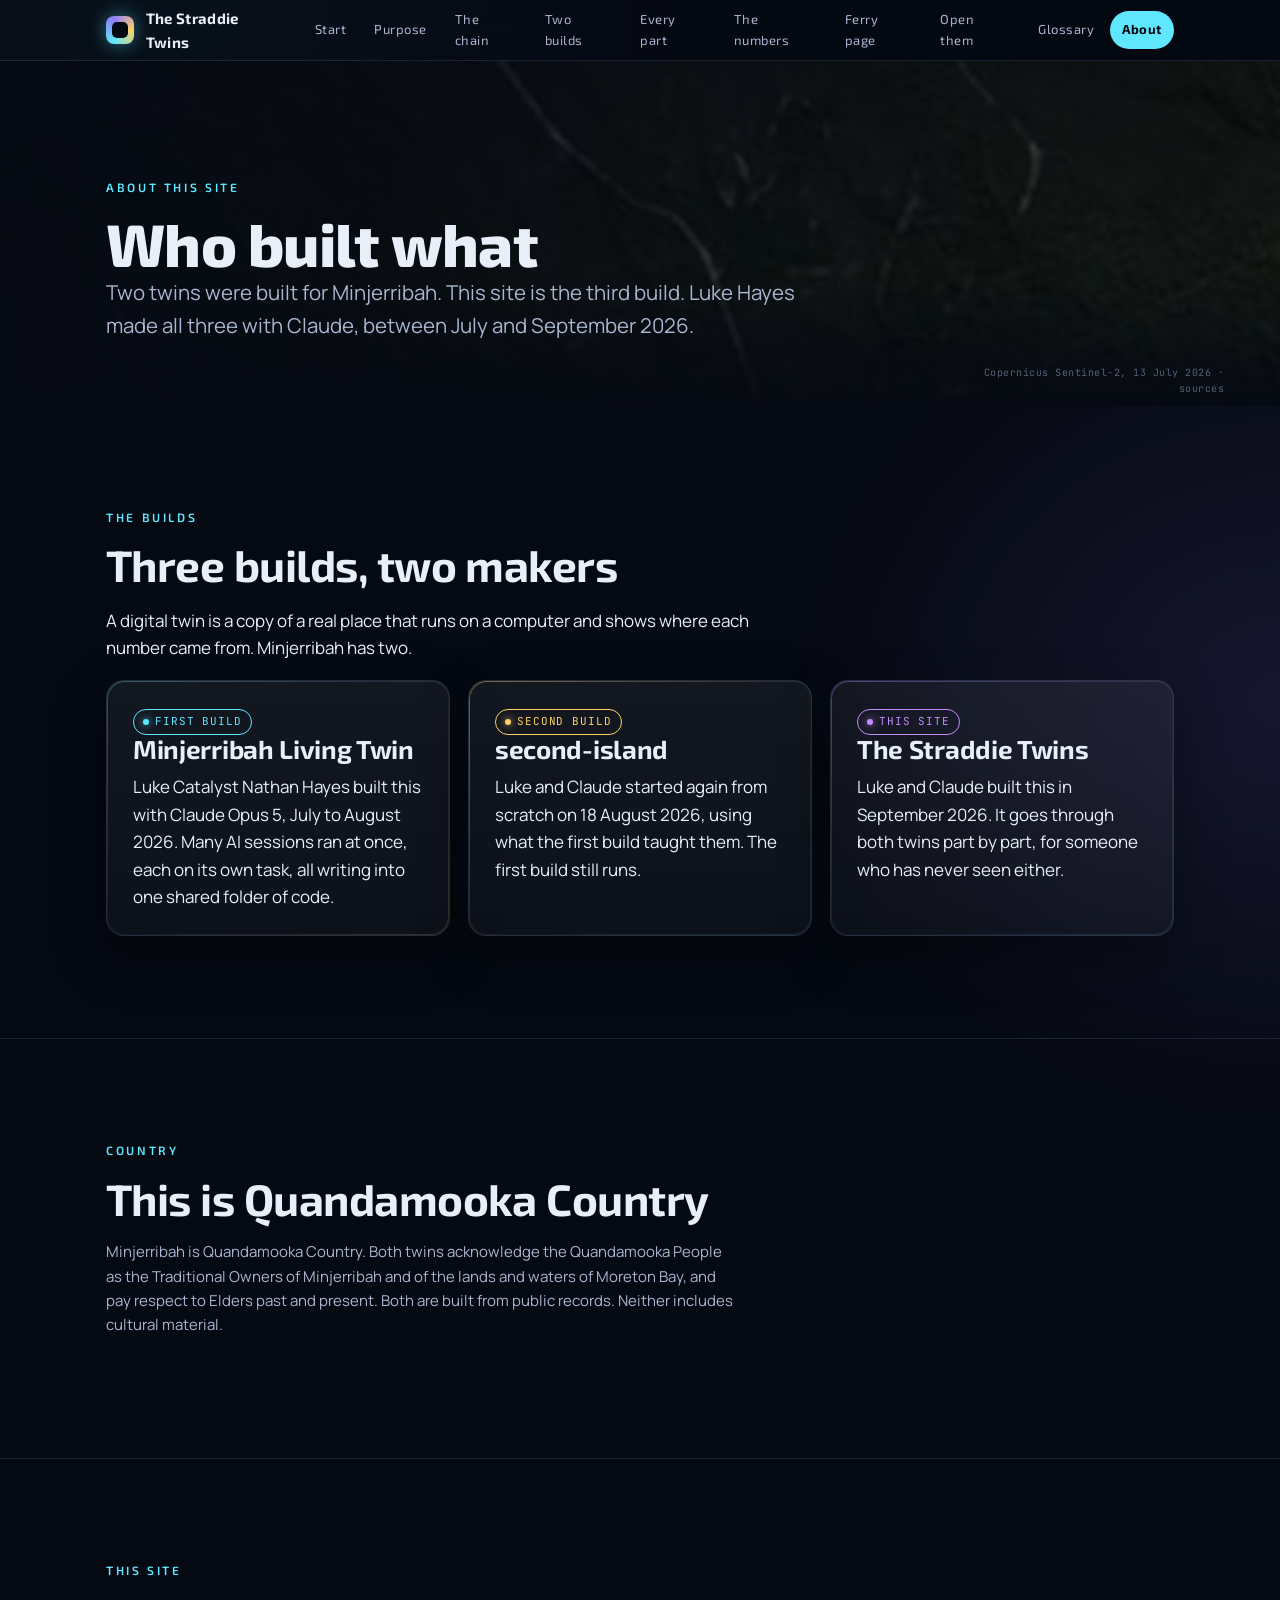
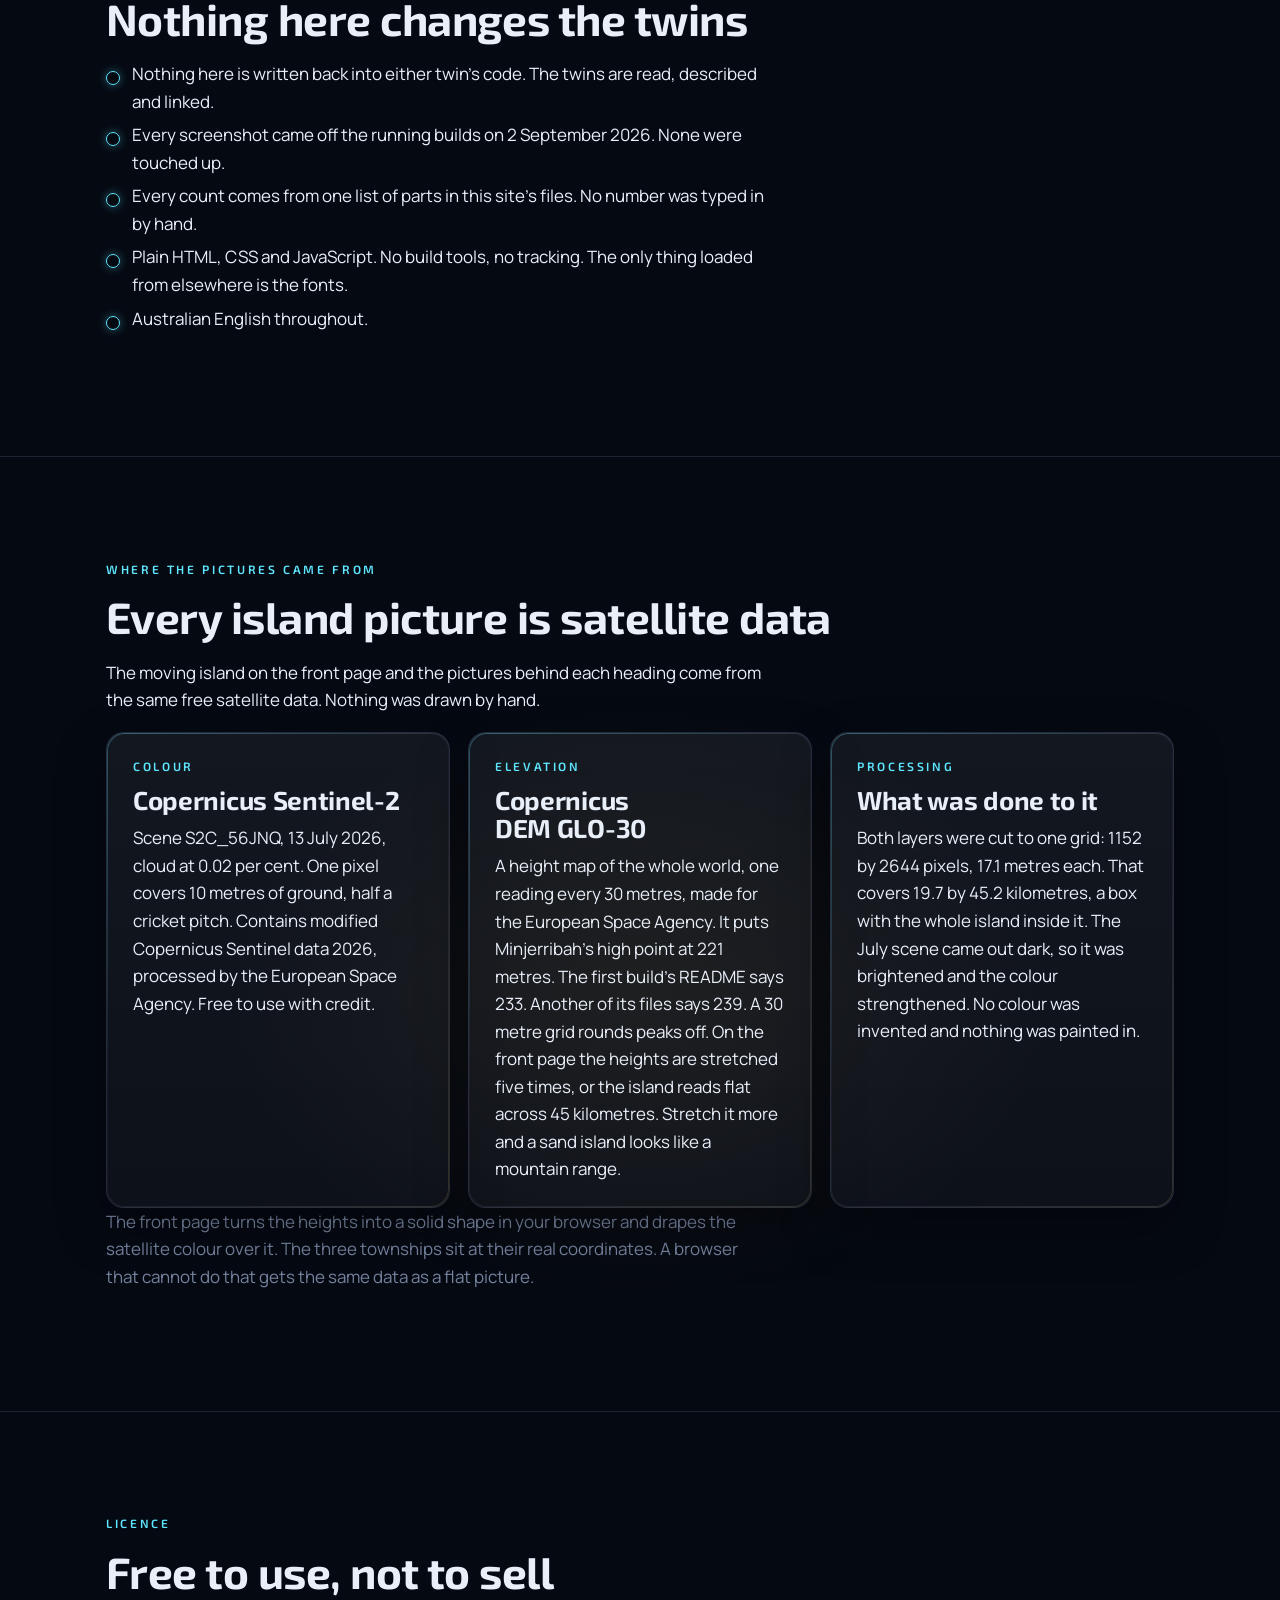
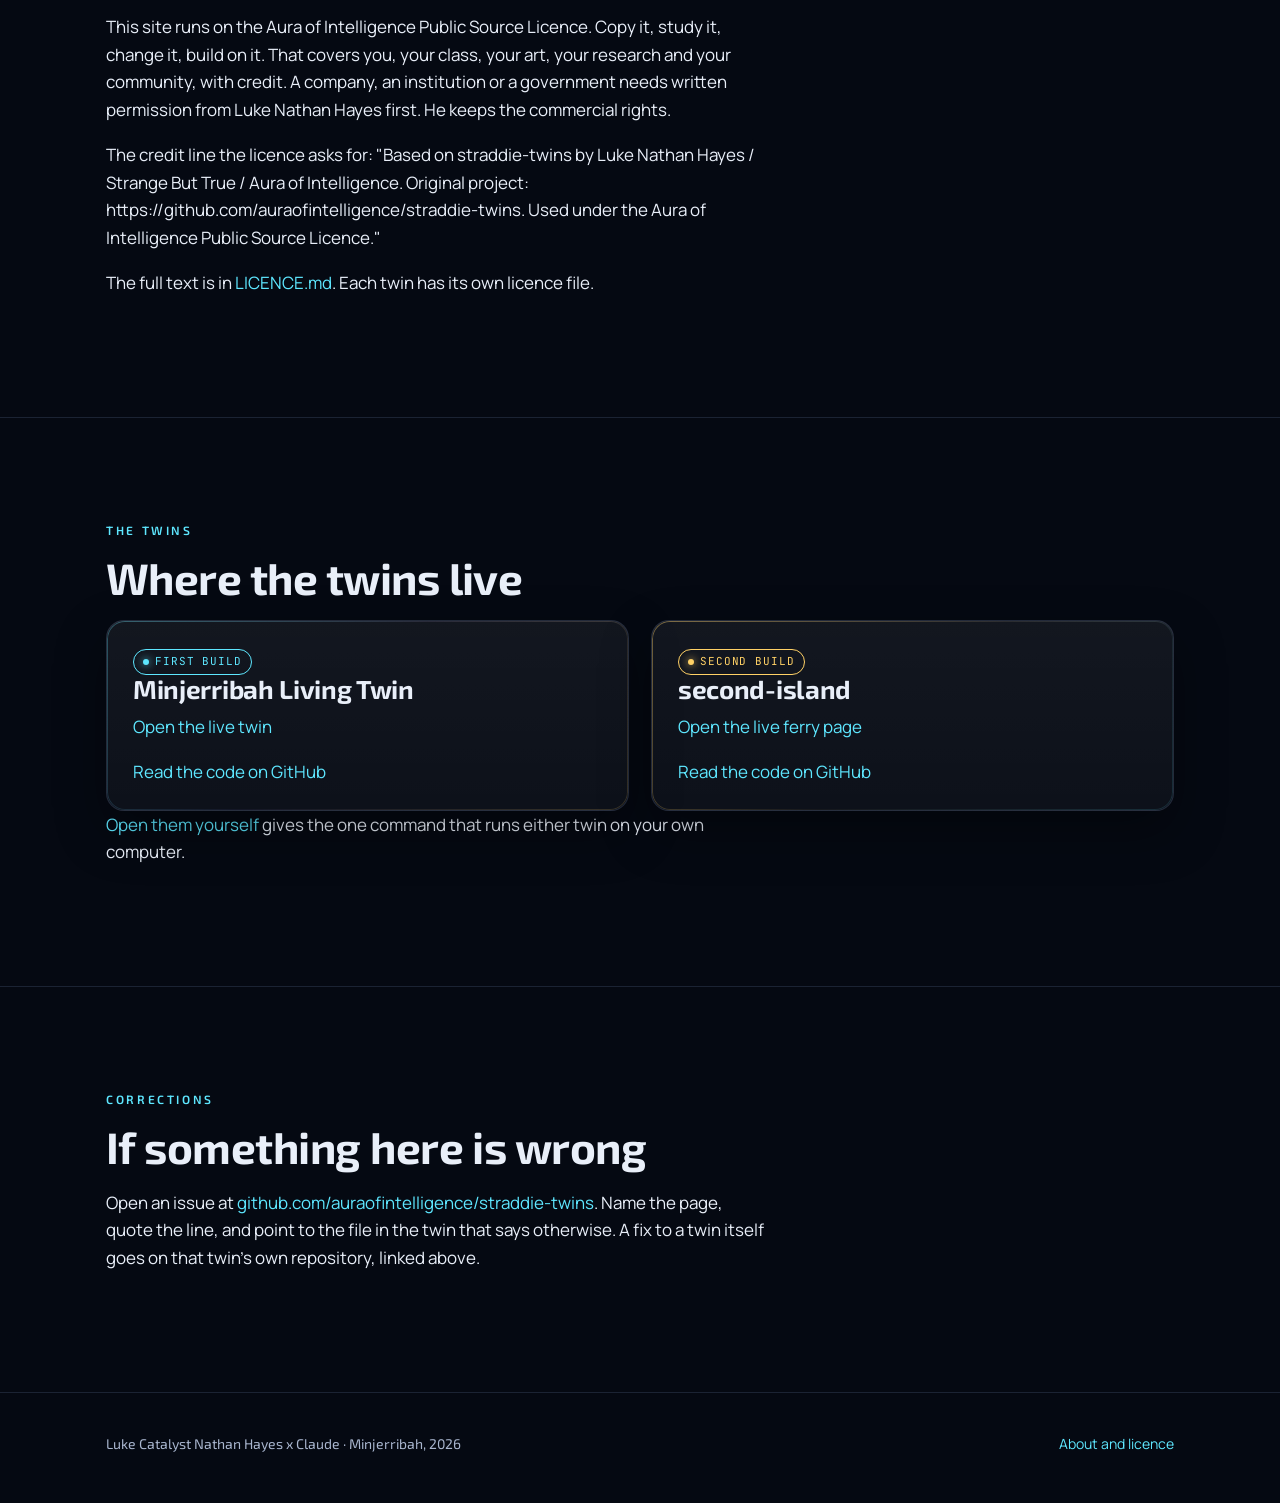
==== commit b53da4d9: "Plain English across all 15 pages, and 30-odd corrections Voice - Cut the copy hard. Sentence averag" ====
--- a/about.html
+++ b/about.html
@@ -4,7 +4,7 @@
 <meta charset="utf-8">
 <meta name="viewport" content="width=device-width, initial-scale=1">
 <title>About · The Straddie Twins</title>
-<meta name="description" content="Who built the two Minjerribah twins and this site, the acknowledgement of Country, the licence, and how to correct something.">
+<meta name="description" content="Who built the two Minjerribah twins and this site, the acknowledgement of Country, the licence, and how to report a mistake.">
 <meta name="color-scheme" content="dark">
 <meta name="theme-color" content="#050912">
 <link rel="preconnect" href="https://fonts.googleapis.com">
@@ -21,8 +21,8 @@
   <div class="wrap">
     <p class="step-tag" data-step></p>
     <p class="eyebrow">About this site</p>
-    <h1>Who built what, and how to correct it.</h1>
-    <p class="lede">Two twins, one companion site, three short builds. This page says who made each, what this site does with the twins, what you may do with it, and where to go when something on it is wrong.</p>
+    <h1>Who built what</h1>
+    <p class="lede">Two twins were built for Minjerribah. This site is the third build. Luke Hayes made all three with Claude, between July and September 2026.</p>
   </div>
   <p class="credit">Copernicus Sentinel-2, 13 July 2026 &middot; <a href="about.html#sources">sources</a></p>
 </section>
@@ -30,23 +30,23 @@
 <section class="section">
   <div class="wrap">
     <p class="eyebrow" data-reveal>The builds</p>
-    <h2 data-reveal>Three builds, two makers.</h2>
-    <p data-reveal>A digital twin is a working model of a real place that runs on a computer and can say where each of its numbers came from. Two have been built for Minjerribah, and this site explains them.</p>
+    <h2 data-reveal>Three builds, two makers</h2>
+    <p data-reveal>A digital twin is a copy of a real place that runs on a computer and shows where each number came from. Minjerribah has two.</p>
     <div class="cards">
       <div class="card" data-reveal>
         <span class="chip first">First build</span>
         <h3>Minjerribah Living Twin</h3>
-        <p>Built by Luke Catalyst Nathan Hayes with Claude Opus 5, working as an agent swarm: many AI sessions running side by side, each on its own task, sharing one repository. July to August 2026.</p>
+        <p>Luke Catalyst Nathan Hayes built this with Claude Opus 5, July to August 2026. Many AI sessions ran at once, each on its own task, all writing into one shared folder of code.</p>
       </div>
       <div class="card gold" data-reveal>
         <span class="chip second">Second build</span>
         <h3>second-island</h3>
-        <p>Built by Luke with Claude, August 2026. Started clean on 18 August 2026 from the lessons of the first build, which keeps running as the reference.</p>
+        <p>Luke and Claude started again from scratch on 18 August 2026, using what the first build taught them. The first build still runs.</p>
       </div>
       <div class="card violet" data-reveal>
         <span class="chip proposed">This site</span>
         <h3>The Straddie Twins</h3>
-        <p>Built by Luke with Claude, September 2026. A public companion that explains the two twins part by part, for anyone arriving cold.</p>
+        <p>Luke and Claude built this in September 2026. It goes through both twins part by part, for someone who has never seen either.</p>
       </div>
     </div>
   </div>
@@ -55,20 +55,20 @@
 <section class="section">
   <div class="wrap">
     <p class="eyebrow" data-reveal>Country</p>
-    <h2 data-reveal>Quandamooka Country.</h2>
-    <p class="ack" data-reveal>Minjerribah is Quandamooka Country. Both twins acknowledge the Quandamooka People as the Traditional Owners of Minjerribah and of the lands and waters of Moreton Bay, and pay respect to Elders past and present. They are simulations built from public records and carry no cultural material.</p>
+    <h2 data-reveal>This is Quandamooka Country</h2>
+    <p class="ack" data-reveal>Minjerribah is Quandamooka Country. Both twins acknowledge the Quandamooka People as the Traditional Owners of Minjerribah and of the lands and waters of Moreton Bay, and pay respect to Elders past and present. Both are built from public records. Neither includes cultural material.</p>
   </div>
 </section>
 
 <section class="section">
   <div class="wrap">
     <p class="eyebrow" data-reveal>This site</p>
-    <h2 data-reveal>It explains the twins and does not change them.</h2>
+    <h2 data-reveal>Nothing here changes the twins</h2>
     <ul class="ticks" data-reveal>
-      <li>Nothing on this site is written into either twin's repository. The twins are read, described and linked, and left as they are.</li>
-      <li>Every screenshot was captured from the running builds on 2 September 2026, with nothing altered.</li>
-      <li>Every count on these pages is computed from one list of parts, kept in the site's own files, so a number on screen is that list and not a figure typed elsewhere.</li>
-      <li>Plain HTML, CSS and JavaScript. No build step, no framework, no tracking, and no network calls beyond the fonts stylesheet.</li>
+      <li>Nothing here is written back into either twin's code. The twins are read, described and linked.</li>
+      <li>Every screenshot came off the running builds on 2 September 2026. None were touched up.</li>
+      <li>Every count comes from one list of parts in this site's files. No number was typed in by hand.</li>
+      <li>Plain HTML, CSS and JavaScript. No build tools, no tracking. The only thing loaded from elsewhere is the fonts.</li>
       <li>Australian English throughout.</li>
     </ul>
   </div>
@@ -76,67 +76,67 @@
 
 <section class="section" id="sources">
   <div class="wrap">
-    <p class="eyebrow" data-reveal>Sources for the imagery</p>
-    <h2 data-reveal>The island pictures on this site are real satellite data.</h2>
-    <p data-reveal>Every view of Minjerribah here, the moving one on the front page and the photographs behind each heading, is made from open Earth observation data, cut to the island and processed for the screen. Nothing is drawn by hand and nothing is an artist's impression.</p>
+    <p class="eyebrow" data-reveal>Where the pictures came from</p>
+    <h2 data-reveal>Every island picture is satellite data</h2>
+    <p data-reveal>The moving island on the front page and the pictures behind each heading come from the same free satellite data. Nothing was drawn by hand.</p>
     <div class="cards">
       <div class="card" data-reveal>
         <p class="eyebrow">Colour</p>
         <h3>Copernicus Sentinel-2</h3>
-        <p>Scene S2C_56JNQ, 13 July 2026, 0.02 per cent cloud, 10 metres a pixel, true colour. Contains modified Copernicus Sentinel data 2026, processed by the European Space Agency. Free to use with attribution.</p>
+        <p>Scene S2C_56JNQ, 13 July 2026, cloud at 0.02 per cent. One pixel covers 10 metres of ground, half a cricket pitch. Contains modified Copernicus Sentinel data 2026, processed by the European Space Agency. Free to use with credit.</p>
       </div>
       <div class="card" data-reveal>
         <p class="eyebrow">Elevation</p>
         <h3>Copernicus DEM GLO-30</h3>
-        <p>A global 30 metre elevation model produced for the European Space Agency. It reaches 221 metres on this island against a surveyed high point of 233 metres, which is the smoothing a 30 metre grid gives you. On the front page the heights are raised five times, or the island would read flat over 45 kilometres. Much more than that and a sand island starts to look like a mountain range, which it is not.</p>
+        <p>A height map of the whole world, one reading every 30 metres, made for the European Space Agency. It puts Minjerribah's high point at 221 metres. The first build's README says 233. Another of its files says 239. A 30 metre grid rounds peaks off. On the front page the heights are stretched five times, or the island reads flat across 45 kilometres. Stretch it more and a sand island looks like a mountain range.</p>
       </div>
       <div class="card" data-reveal>
         <p class="eyebrow">Processing</p>
         <h3>What was done to it</h3>
-        <p>Both layers were cut to the same grid, 1152 by 2644 at 17.1 metres a pixel, covering 19.7 by 45.3 kilometres. The colour had a black point, a gamma lift and a small saturation rise applied, because a July scene at this latitude is dark. No colours were invented and nothing was painted in.</p>
+        <p>Both layers were cut to one grid: 1152 by 2644 pixels, 17.1 metres each. That covers 19.7 by 45.2 kilometres, a box with the whole island inside it. The July scene came out dark, so it was brightened and the colour strengthened. No colour was invented and nothing was painted in.</p>
       </div>
     </div>
-    <p class="faint" data-reveal>The front page draws the elevation as a surface in the browser and lays the satellite colour over it, then puts the three townships at their real coordinates. Where a browser cannot do that, the same data is shown as a flat relief image instead.</p>
+    <p class="faint" data-reveal>The front page turns the heights into a solid shape in your browser and drapes the satellite colour over it. The three townships sit at their real coordinates. A browser that cannot do that gets the same data as a flat picture.</p>
   </div>
 </section>
 
 <section class="section">
   <div class="wrap">
     <p class="eyebrow" data-reveal>Licence</p>
-    <h2 data-reveal>Free to read, learn from and adapt. Commercial rights reserved.</h2>
-    <p data-reveal>This site is published under the Aura of Intelligence Public Source Licence. It is a public source licence rather than an open source one: you may view, share, clone, study, reference and adapt the site for personal, educational, artistic, research, community and other non-commercial uses, with credit. Commercial, corporate, institutional and government use needs written permission from Luke Nathan Hayes, and all commercial rights are reserved to him.</p>
-    <p data-reveal>If you use or adapt the work, the licence asks for this credit: "Based on straddie-twins by Luke Nathan Hayes / Strange But True / Aura of Intelligence. Original project: https://github.com/auraofintelligence/straddie-twins. Used under the Aura of Intelligence Public Source Licence."</p>
-    <p data-reveal>The full text is in <a href="LICENCE.md">LICENCE.md</a>. Each twin's repository carries its own licence file.</p>
+    <h2 data-reveal>Free to use, not to sell</h2>
+    <p data-reveal>This site runs on the Aura of Intelligence Public Source Licence. Copy it, study it, change it, build on it. That covers you, your class, your art, your research and your community, with credit. A company, an institution or a government needs written permission from Luke Nathan Hayes first. He keeps the commercial rights.</p>
+    <p data-reveal>The credit line the licence asks for: "Based on straddie-twins by Luke Nathan Hayes / Strange But True / Aura of Intelligence. Original project: https://github.com/auraofintelligence/straddie-twins. Used under the Aura of Intelligence Public Source Licence."</p>
+    <p data-reveal>The full text is in <a href="LICENCE.md">LICENCE.md</a>. Each twin has its own licence file.</p>
   </div>
 </section>
 
 <section class="section">
   <div class="wrap">
     <p class="eyebrow" data-reveal>The twins</p>
-    <h2 data-reveal>Where they live.</h2>
+    <h2 data-reveal>Where the twins live</h2>
     <div class="grid grid-2">
       <div class="card" data-reveal>
         <span class="chip first">First build</span>
         <h3>Minjerribah Living Twin</h3>
         <p><a href="https://auraofintelligence.github.io/minjerribah-living-twin/">Open the live twin</a></p>
-        <p><a href="https://github.com/auraofintelligence/minjerribah-living-twin">Read the repository on GitHub</a></p>
+        <p><a href="https://github.com/auraofintelligence/minjerribah-living-twin">Read the code on GitHub</a></p>
       </div>
       <div class="card gold" data-reveal>
         <span class="chip second">Second build</span>
         <h3>second-island</h3>
         <p><a href="https://auraofintelligence.github.io/second-island/">Open the live ferry page</a></p>
-        <p><a href="https://github.com/auraofintelligence/second-island">Read the repository on GitHub</a></p>
+        <p><a href="https://github.com/auraofintelligence/second-island">Read the code on GitHub</a></p>
       </div>
     </div>
-    <p data-reveal><a href="run.html">Open them yourself</a> has the one command that runs either twin on your own machine.</p>
+    <p data-reveal><a href="run.html">Open them yourself</a> gives the one command that runs either twin on your own computer.</p>
   </div>
 </section>
 
 <section class="section">
   <div class="wrap">
     <p class="eyebrow" data-reveal>Corrections</p>
-    <h2 data-reveal>If something here is wrong, say so.</h2>
-    <p data-reveal>Open an issue on this site's repository at <a href="https://github.com/auraofintelligence/straddie-twins">github.com/auraofintelligence/straddie-twins</a>. Name the page, quote the line, and if you can, name the file in the twin that says otherwise. A correction to a twin itself belongs on that twin's own repository, linked above.</p>
+    <h2 data-reveal>If something here is wrong</h2>
+    <p data-reveal>Open an issue at <a href="https://github.com/auraofintelligence/straddie-twins">github.com/auraofintelligence/straddie-twins</a>. Name the page, quote the line, and point to the file in the twin that says otherwise. A fix to a twin itself goes on that twin's own repository, linked above.</p>
   </div>
 </section>
 
--- a/assets/site.css
+++ b/assets/site.css
@@ -182,6 +182,8 @@
 .chip.designed { color: var(--proposed); }
 .chip.first { color: var(--cyan); }
 .chip.second { color: var(--gold); }
+.legend { display: flex; flex-wrap: wrap; gap: 10px 22px; margin: 0 0 22px; font-size: 13px; color: var(--ink-2); }
+.legend > span { display: inline-flex; align-items: center; gap: 8px; }
 
 /* ---------- figures ---------- */
 figure { margin: 0 0 26px; }
@@ -189,15 +191,20 @@
 figure.shot img { display: block; width: 100%; height: auto; }
 figure.shot::after { content: ""; position: absolute; inset: 0; pointer-events: none; background: linear-gradient(180deg, rgba(255,255,255,0.06), transparent 30%); }
 figcaption { font-size: 13px; color: var(--ink-3); padding: 10px 2px 0; font-family: var(--mono); }
-figure.shot figcaption { position: absolute; left: 0; right: 0; bottom: 0; padding: 12px 16px; background: linear-gradient(180deg, transparent, rgba(5,9,18,0.9)); color: var(--ink-2); }
+figure.shot figcaption { position: absolute; left: 0; right: 0; bottom: 0; padding: 12px 16px; background: linear-gradient(180deg, transparent, rgba(5,9,18,0.92) 42%); color: var(--ink-2); }
+@media (max-width: 860px) {
+  figure.shot { overflow: visible; border-radius: 16px 16px 0 0; }
+  figure.shot figcaption { position: static; background: var(--bg-2); border: 1px solid var(--line); border-top: 0; border-radius: 0 0 16px 16px; padding: 12px 14px; line-height: 1.55; }
+}
 .island-figure { position: relative; }
 .island-figure svg { width: 100%; height: auto; display: block; }
 .island-figure .relief { position: relative; border-radius: 16px; overflow: hidden; border: 1px solid var(--line-2); box-shadow: 0 24px 60px rgba(0,0,0,0.5); }
 .island-figure .relief img { display: block; width: 100%; height: auto; }
-.island-figure .relief .pin { position: absolute; transform: translate(-50%, -50%); display: flex; align-items: center; gap: 6px; }
+@media (max-width: 860px) { .island-figure { max-width: 340px; margin-inline: auto; } }
+.island-figure .relief .pin { position: absolute; transform: translate(-4px, -50%); display: flex; align-items: center; gap: 6px; }
 .island-figure .relief .pin i { width: 7px; height: 7px; border-radius: 50%; background: var(--gold); box-shadow: 0 0 0 3px rgba(255,209,102,0.2), 0 0 12px rgba(255,209,102,0.9); flex: none; }
 .island-figure .relief .pin b { font-family: var(--mono); font-size: 10.5px; font-weight: 600; letter-spacing: 0.08em; text-transform: uppercase; color: #fff; text-shadow: 0 1px 8px rgba(0,0,0,0.95); }
-.island-figure .relief .pin.left { flex-direction: row-reverse; }
+.island-figure .relief .pin.left { flex-direction: row-reverse; transform: translate(calc(-100% + 4px), -50%); }
 .island-figure .lbl { font-family: var(--mono); font-size: 11px; fill: var(--ink-2); letter-spacing: 0.06em; }
 .island-figure .lbl.big { font-family: var(--display); font-size: 13px; fill: var(--cyan); font-weight: 700; }
 .island-figure .cap { font-family: var(--mono); font-size: 11px; color: var(--ink-3); margin-top: 6px; }
